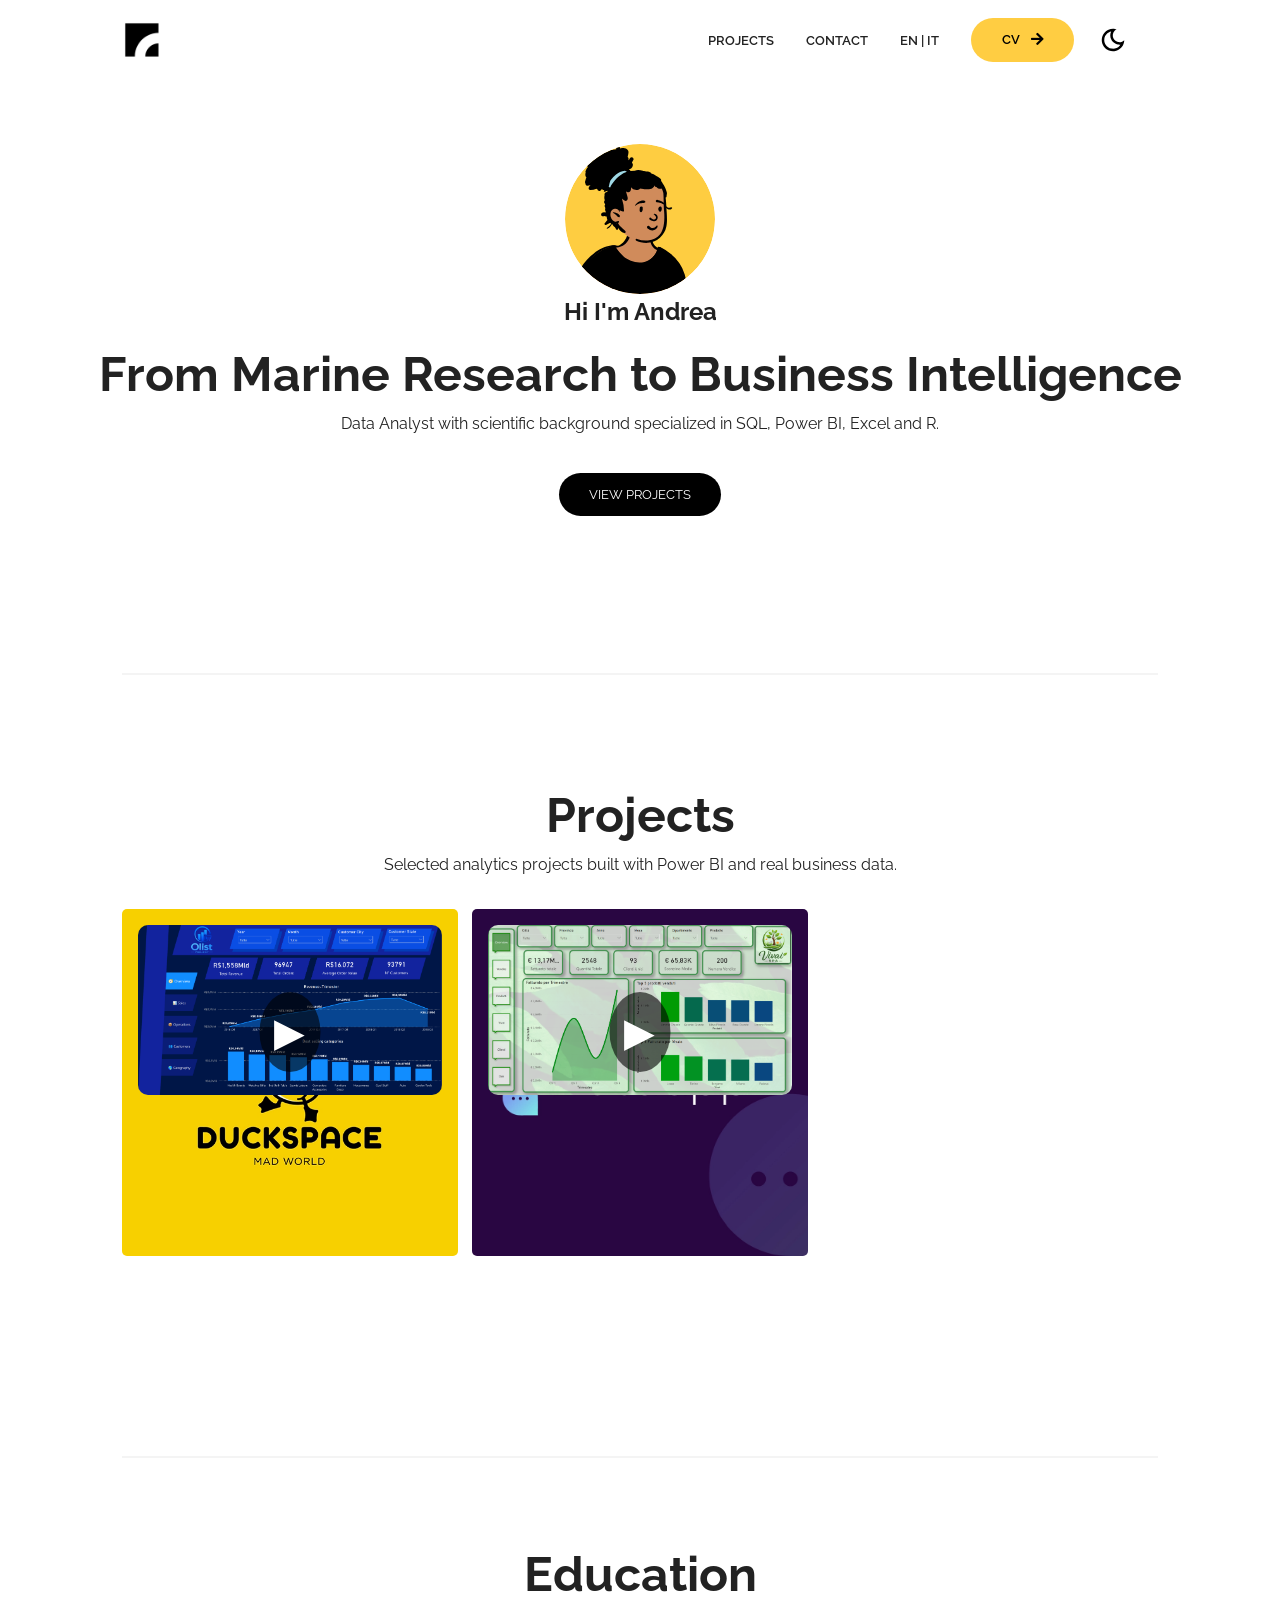
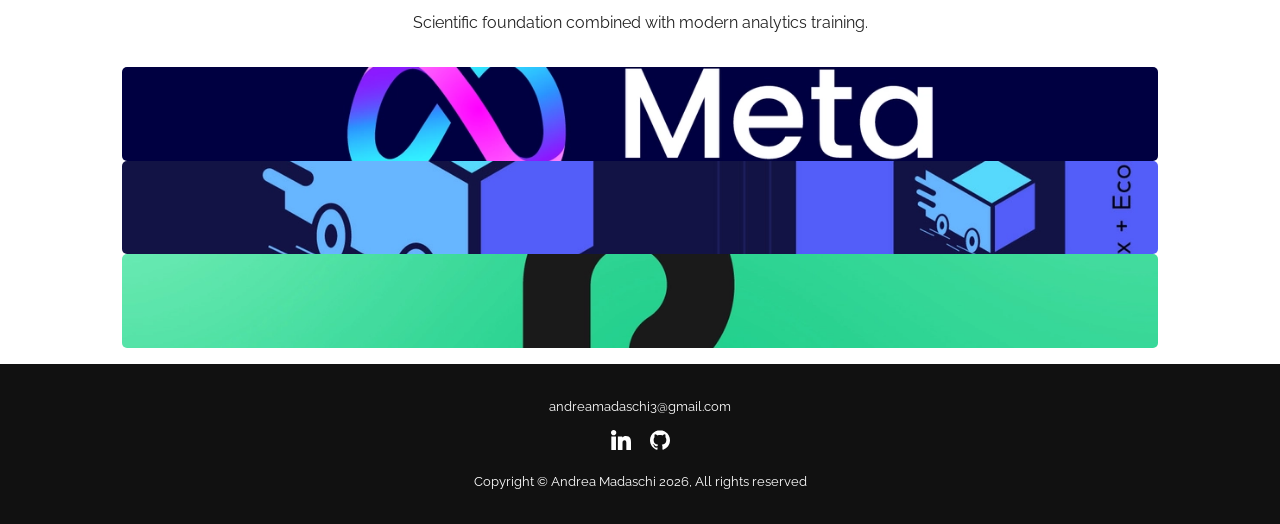
==== index.html @ 19fcf747 "Refactor project section in index.html" ====
<!DOCTYPE html>
<html lang="en">
  <head>
    <meta charset="UTF-8" />
    <meta http-equiv="X-UA-Compatible" content="IE=edge" />
    <meta name="viewport" content="width=device-width, initial-scale=1.0" />
    <!-- Primary Meta Tags -->
    <title>Andrea Madaschi | Data Analyst</title>
    <meta name="title" content="Portfolio Template - Open source" />
    <meta
      name="description"
      content="Build or customize your portfolio website using this super easy template. Free to use if you are a member of the community or a contributor to this project"
    />

    <!-- Open Graph / Facebook -->
    <meta property="og:type" content="website" />
    <meta
      property="og:url"
      content="https://github.com/CommunityPro/portfolio-html"
    />
    <meta property="og:title" content="Portfolio Template - Open source" />
    <meta
      property="og:description"
      content="Build or customize your portfolio website using this super easy template. Free to use if you are a member of the community or a contributor to this project"
    />
    <meta
      property="og:image"
      content="https://user-images.githubusercontent.com/62628408/150613011-b78a7f5a-0af1-4312-aab0-0022e7258693.png"
    />

    <!-- Twitter -->
    <meta property="twitter:card" content="summary_large_image" />
    <meta
      property="twitter:url"
      content="https://github.com/CommunityPro/portfolio-html"
    />
    <meta property="twitter:title" content="Portfolio Template - Open source" />
    <meta
      property="twitter:description"
      content="Build or customize your portfolio website using this super easy template. Free to use if you are a member of the community or a contributor to this project"
    />
    <meta
      property="twitter:image"
      content="https://user-images.githubusercontent.com/62628408/150613011-b78a7f5a-0af1-4312-aab0-0022e7258693.png"
    />

    <!-- Link -->
    <link
      rel="apple-touch-icon"
      sizes="180x180"
      href="assets/favicon/apple-touch-icon.png"
    />
    <link
      rel="icon"
      type="image/png"
      sizes="16x16"
      href="/assets/favicon/favicon-16x16.png"
    />
    <link
      rel="icon"
      type="image/png"
      sizes="32x32"
      href="assets/favicon/favicon-32x32.png"
    />
    <link
      rel="icon"
      type="image/png"
      sizes="192x192"
      href="assets/favicon/android-chrome-192x192.png"
    />
    <link
      rel="icon"
      type="image/png"
      sizes="512x512"
      href="assets/favicon/android-chrome-512x512.png"
    />
    <link rel="icon" type="image/x-icon" href="assets/favicon/favicon.ico" />
    <link rel="manifest" href="assets/favicon/site.webmanifest" />
    <link
      rel="stylesheet"
      href="https://use.fontawesome.com/releases/v5.15.4/css/all.css"
      integrity="sha384-DyZ88mC6Up2uqS4h/KRgHuoeGwBcD4Ng9SiP4dIRy0EXTlnuz47vAwmeGwVChigm"
      crossorigin="anonymous"
    />
    <link rel="stylesheet" href="css/style.css" />
    <link rel="stylesheet" href="css/utilities.css" />
  </head>
  <body>
    <header id="hero">
      <!-- Navbar -->
      <nav class="navbar">
        <div class="container">
          <!-- Logo -->
          <h1 id="logo">
            <a href="index.html">
              <img src="./assets/logo.png" alt="Your Logo"
            /></a>
          </h1>
          <!-- Navbar links -->
         <ul class="nav-menu">
  <li><a class="nav-link" href="#projects">PROJECTS</a></li>
  <li><a class="nav-link" href="#footer">CONTACT</a></li>
  <li><a class="nav-link" href="index-it.html">EN | IT</a></li>

  <li>
    <a
      class="nav-link btn btn-primary"
      href="assets/Andrea_Madaschi_CV.pdf"
      target="_blank"
    >
      CV <i class="fas fa-arrow-right"></i>
    </a>
  </li>

  <div class="theme-switch">
    <input type="checkbox" id="switch" />
    <label class="toggle-icons" for="switch">
      <img class="moon" src="assets/moon.svg" />
      <img class="sun" src="assets/sun.svg" />
    </label>
  </div>
</ul>

            <!-- Hamburger menu -->
          <div class="hamburger">
            <span class="bar"></span>
            <span class="bar"></span>
            <span class="bar"></span>
          </div>
        </div>
      </nav>

      <section class="header-container">
        <img
          class="profile-image"
          src="assets/profile-image.svg"
          alt=""
        />
        <h1>Hi I'm Andrea</h1>

        <div class="content-text">
          <h2>From Marine Research to Business Intelligence</h2>

          <p>
           Data Analyst with scientific background specialized in SQL, Power BI, Excel and R.
          </p>
        </div>
        <a
          href="#projects"
          class="btn btn-secondary"
          target="_blank"
          >View Projects</a
        >
      </section>
    </header>

<!-- Projects -->
<section id="projects" class="project-container container">
  <div class="division"></div>

  <div class="content-text">
    <h2>Projects</h2>
    <p>Selected analytics projects built with Power BI and real business data.</p>
  </div>

  <article class="project">

    <!-- OLIST -->
    <div class="card">

      <div class="project-video-container">
        <a href="https://youtu.be/j1pNH0o4j5Q?si=rSHqO4kzxoZIk-vW" target="_blank">
          <img src="assets/olist.png" alt="Olist Dashboard" class="project-img" />
          <div class="play-button">▶</div>
        </a>
      </div>

      <div class="project-info">
        <div class="project-bio">
          <h3>Olist Marketplace Dashboard</h3>
          <p>
            End-to-end e-commerce analysis with data modeling, KPI tracking and
            interactive dashboards focused on sales, customers and logistics performance.
          </p>
        </div>

        <div class="project-link">
          <a href="assets/Olist_Project.pdf" target="_blank">
            <i class="fas fa-file-pdf"></i>
          </a>

          <a href="https://github.com/Scorchwave" target="_blank">
            <i class="fab fa-github"></i>
          </a>
        </div>
      </div>

    </div>

    <!-- VIVAI -->
    <div class="card">

      <div class="project-video-container">
        <a href="https://www.youtube.com/watch?v=VIDEO_ID_VIVAI" target="_blank">
          <img src="assets/vivai.png" alt="Vivai Dashboard" class="project-img" />
          <div class="play-button">▶</div>
        </a>
      </div>

      <div class="project-info">
        <div class="project-bio">
          <h3>Vivai Sales Dashboard</h3>
          <p>
            Business performance dashboard analyzing sales trends, product performance
            and customer behavior for retail optimization.
          </p>
        </div>

        <div class="project-link">
          <a href="assets/Vivai_Project.pdf" target="_blank">
            <i class="fas fa-file-pdf"></i>
          </a>

          <a href="https://github.com/Scorchwave" target="_blank">
            <i class="fab fa-github"></i>
          </a>
        </div>
      </div>

    </div>

  </article>
</section>

      <section id="education" class="container">
  <div class="division"></div>

  <div class="content-text">
    <h2>Education</h2>
    <p>Scientific foundation combined with modern analytics training.</p>
  </div>

  <div class="card">
    <div class="project-info">
      <div class="project-bio">
        <h3>Master Degree in Marine Science</h3>
        <p>University of Milano-Bicocca</p>
        <p>
          Strong quantitative and scientific background focused on data analysis,
          research methodology and interpretation of complex systems.
        </p>
      </div>
    </div>
  </div>

  <div class="card">
    <div class="project-info">
      <div class="project-bio">
        <h3>Google Data Analytics Certificate</h3>
        <p>Coursera / Google</p>
        <p>
          Training in spreadsheets, SQL, data cleaning, visualization and business analytics workflows.
        </p>
      </div>
    </div>
  </div>

  <div class="card">
    <div class="project-info">
      <div class="project-bio">
        <h3>Power BI Data Analyst Training</h3>
        <p>AKG, Milan</p>
        <p>
          Practical training in dashboard development, data modeling, DAX measures and KPI reporting.
        </p>
      </div>
    </div>
  </div>
</section>
    

    <footer id="footer">
      <div class="container">
        <a href="mailto:andreamadaschi3@gmail.com">andreamadaschi3@gmail.com</a>
        <!-- Social links -->
        <div class="social">
        <a href="https://www.linkedin.com/in/andrea-madaschi-1b0201245/" target="_blank">
        <img src="./assets/linkedin-icon.svg" alt="LinkedIn" />
      </a>

  <a href="https://github.com/Scorchwave" target="_blank">
    <img src="./assets/github-icon.svg" alt="GitHub" />
  </a>
</div>
        
        <p>Copyright &copy; Andrea Madaschi <span id="datee"></span>, All rights reserved</p>
      </div>
    </footer>
    <script src="js/script.js"></script>
  </body>
</html>
---- css/style.css ----
/* This is the required project styling. Will contain essential CSS styles like:
   * Flex property
   * Grid layout
   * Cards and sections
*/

@import url(https://fonts.googleapis.com/css?family=Raleway:100,200,300,regular,500,600,700,800,900,100italic,200italic,300italic,italic,500italic,600italic,700italic,800italic,900italic);

/* variables */
:root {
  /* Colors */
  --primary-color: #ffcd42;
  --secondary-color: #ffd35c;
  --bg-primary: #ffffff;
  --text-color: #222222;
  --text-color-two: #ffffff;
  --bg-secondary: #000000;
  --card-background: #f4f4f4;
  --bg-secondary-two: #111111;

  --shadow: 0 10px 40px rgba(0, 0, 0, 0.2);

  /* Font Weight */
  --weight-small: 400;
  --weight-semibold: 600;
  --weight-bold: 800;

  /* Max width */
  --width-small: 600px;
  --width-medium: 1100px;
  --width-large: 1300px;
}

[data-theme="dark"] {
  --primary-color: #ffcd42;
  --secondary-color: #ffd35c;
  --bg-primary: #000000;
  --text-color: #ffffff;
  --text-color-two: #222222;
  --bg-secondary: #ffffff;
  --card-background: #111111;
  --bg-secondary-two: #f4f4f4;
  --shadow: 0 2px 10px rgba(95, 95, 95, 0.2);
}

html {
  font-size: 100%;
  scroll-behavior: smooth;
}

/* Reset default styling */
* {
  margin: 0;
  padding: 0;
  box-sizing: border-box;
}

ul {
  list-style: none;
}

a {
  text-decoration: none;
  color: var(--text-color);
}

/* Main styling */
body {
  background: var(--bg-primary);
  color: var(--text-color);
  font-family: "Raleway", sans-serif;
  line-height: 1.5;
}

/* Navbar */
.navbar {
  position: fixed;
  top: 0;
  left: 0;
  right: 0;
  z-index: 20;
  background: var(--bg-primary);
}

.navbar .container {
  display: flex;
  align-items: center;
  justify-content: space-between;
  z-index: 20;
  height: 80px;
  width: 100%;
}

.navbar .nav-menu {
  display: flex;
  align-items: center;
  background: var(--bg-primary);
}

.navbar .nav-link {
  margin: 0 1rem;
  font-size: 0.8rem;
  font-weight: var(--weight-semibold);
}

.navbar #logo img {
  display: block;
  width: 40px;
}

.navbar .btn {
  margin-right: 1.5rem;
}

.fas.fa-arrow-right {
  margin-left: 0.5rem;
  font-size: 0.9rem;
}

/* hamburger */
.hamburger {
  margin-bottom: 0.1rem;
  display: none;
}

.bar {
  display: block;
  width: 23px;
  height: 3px;
  margin: 4px auto;
  transition: all 0.3s ease-in-out;
  border-radius: 30px;
  background-color: var(--bg-secondary);
}

/* Hero section */
#hero {
  display: flex;
  flex-direction: column;
  height: 100%;
}

.profile-image {
  width: 150px;
  border-radius: 50%;
  animation: bounce 1s infinite alternate;
}

@keyframes bounce {
  from {
    transform: translateY(0px);
  }

  to {
    transform: translateY(-10px);
  }
}

.division {
  width: 100%;
  height: 2px;
  background-color: var(--card-background);
  margin: 5.5rem 0;
}
/* Projects */
#projects {
  display: flex;
  flex-direction: column;
  margin: 2rem auto 5rem;
}

#projects .btn {
  align-self: center;
  margin: 2rem 0;
}

.project {
  display: grid;
  grid-template-columns: repeat(3, 1fr);
  grid-auto-rows: minmax(250px, auto);
  grid-gap: 0.9rem;
}

.card .project-bio p {
  font-size: 0.83rem;
}

.card .project-bio h3 {
  font-size: 0.9rem;
}

.project-info {
  display: flex;
  justify-content: space-between;
  opacity: 0;
  position: relative;
  transition: 0.5s ease-in-out;
}

.project-bio {
  display: flex;
  flex-direction: column;
  justify-content: flex-end;
  position: relative;
  top: 160px;
  left: 10px;
}

/* Footer */
#footer {
  background: #111111;
}

#footer .container {
  display: flex;
  flex-direction: column;
  align-items: center;
  justify-content: center;
  color: #ffffff;
  min-height: 160px;
  text-align: center;
}

#footer a {
  font-size: 0.8rem;
  color: #fff;
}

#footer a:hover {
  opacity: 0.6;
}

#footer .social {
  margin: 0.9rem 0;
}

#footer .social img {
  width: 20px;
  height: 20px;
}

#footer .social a {
  margin: 0 0.5rem;
}

#footer p {
  font-size: 0.8rem;
}

/* Responsiveness */

@media (max-width: 1000px) {
  .project {
    display: grid;
    grid-template-columns: repeat(2, 1fr);
  }
}

@media (max-width: 768px) {
}

@media (max-width: 670px) {
  .navbar .nav-menu {
    position: fixed;
    right: -100vw;
    top: 4.5rem;
    flex-direction: column;
    width: calc(80% - 10px);
    transition: 0.3s;
    box-shadow: var(--shadow);
    padding: 2rem;
    border-radius: 5px;
    align-items: flex-start;
  }

  .navbar .btn {
    margin: 0;
    margin-top: 1rem;
  }

  .nav-menu.active {
    right: 20px;
  }

  .nav-menu .nav-link {
    font-size: 0.9rem;
    margin: 0 0.2rem;
  }

  .nav-menu li {
    margin-bottom: 0.5rem;
    width: 100%;
  }

  .nav-menu .btn {
    width: 100%;
    text-align: center;
    margin-top: 0.5rem;
  }

  .hamburger {
    display: block;
    cursor: pointer;
    padding: 0.2rem 0.4rem;
  }

  .hamburger.active {
    border: 1px dotted gray;
  }

  .hamburger.active .bar:nth-child(2) {
    opacity: 0;
  }

  .hamburger.active .bar:nth-child(1) {
    transform: translateY(6px) rotate(45deg);
  }

  .hamburger.active .bar:nth-child(3) {
    transform: translateY(-8px) rotate(-45deg);
  }
}

@media (max-width: 600px) {
  .project {
    display: grid;
    grid-template-columns: 1fr;
  }

  .header-container .btn {
    border-radius: 5px;
    width: 80%;
  }
}
.project-img {
  width: 100%;
  border-radius: 10px;
  margin-bottom: 10px;
}

.project-video-container {
  position: relative;
}

.project-img {
  width: 100%;
  border-radius: 10px;
  margin-bottom: 10px;
}

.play-button {
  position: absolute;
  top: 50%;
  left: 50%;
  transform: translate(-50%, -50%);
  font-size: 40px;
  color: white;
  background: rgba(0,0,0,0.6);
  border-radius: 50%;
  padding: 10px 15px;
}
---- css/utilities.css ----
/* ?This is where reusable styling of this template will be. 
   !Will contain things like:
   * Button styling
   * Background color styling
   * padding and margin
*/

.container {
  max-width: var(--width-medium);
  margin: 0 auto;
  padding: 1rem 2rem;
}

h1::selection,
h2::selection {
  color: #111;
  background: var(--primary-color);
}

/* Buttons */
.btn {
  display: inline-block;
  padding: 0.75rem 1.9rem;
  border-radius: 30px;
  text-transform: uppercase;
  font-size: 0.82rem;
  transition: 0.3s;
}

.btn-primary {
  background: var(--primary-color);
  color: #000000;
}

.btn-secondary {
  margin: 5px 0;
  background-color: var(--bg-secondary);
  color: var(--bg-primary);
}

/* add hover to resume button */
.btn-primary:hover {
  background: var(--secondary-color);
}

/* Dark mode toggle */
#switch {
  display: none;
}

.toggle-icons {
  display: flex;
  justify-content: space-between;
  align-items: center;
  cursor: pointer;
}

.toggle-icons > img {
  transition: 0.6s cubic-bezier(0.23, 1, 0.32, 1);
  width: 30px;
}

.moon {
  transform: rotate(10deg);
}

#switch:checked + .toggle-icons .moon {
  transform: rotate(250deg);
}

#switch:checked + .toggle-icons .sun {
  transform: rotate(100deg);
}

/* Header Container */
.header-container {
  display: flex;
  flex-direction: column;
  align-items: center;
  justify-content: center;
  margin-top: 8rem;
  padding: 1rem;
}

.header-container > div {
  margin-top: 1rem;
}

.content-text {
  text-align: center;
  margin: 1.5rem 0;
}

.content-text h2 {
  font-size: 3rem;
  line-height: 1.2;
  transition: 0.2s ease-in-out;
}

.content-text p {
  padding: 0.5rem;
  margin: 0 auto;
  max-width: 700px;
}

/* Project cards */
.card {
  padding: 1rem;
  background: var(--card-background);
  color: #ffffff;
  border-radius: 5px;
  transition: 0.4s ease-in-out;
  cursor: pointer;
}

.card a {
  color: #ffffff;
  transition: 0.25s ease-in-out;
  font-size: 1.1rem;
  margin-right: 0.3rem;
}

.card a:hover {
  color: var(--primary-color);
}

.card:hover {
  box-shadow: inset 0 100px 1000px 10px rgba(0, 0, 0, 0.8);
}

.card:hover .project-info {
  opacity: 1;
}

/* Project Images */

/* project 1 */
.card:nth-child(1) {
  background: url(../assets/project/project-one.png) center center/cover;
}

/* Project 2 */
.card:nth-child(2) {
  background: url(../assets/project/project-two.png) center center/cover;
}

/* Project 3 */
.card:nth-child(3) {
  background: url(../assets/project/project-three.png) center center/cover;
}

/* Project 4 */
.card:nth-child(4) {
  background: url(../assets/project/project-four.png) center center/cover;
}

/* Project 5 */
.card:nth-child(5) {
  background: url(../assets/project/project-five.png) center center/cover;
}

/* Project 6 */
.card:nth-child(6) {
  background: url(../assets/project/project-six.png) center center/cover;
}

/* Media Queries */
@media (max-width: 768px) {
  .header-container {
    margin-top: 7rem;
    text-align: center;
  }

  .content-text h2 {
    font-size: 2.5rem;
  }
}
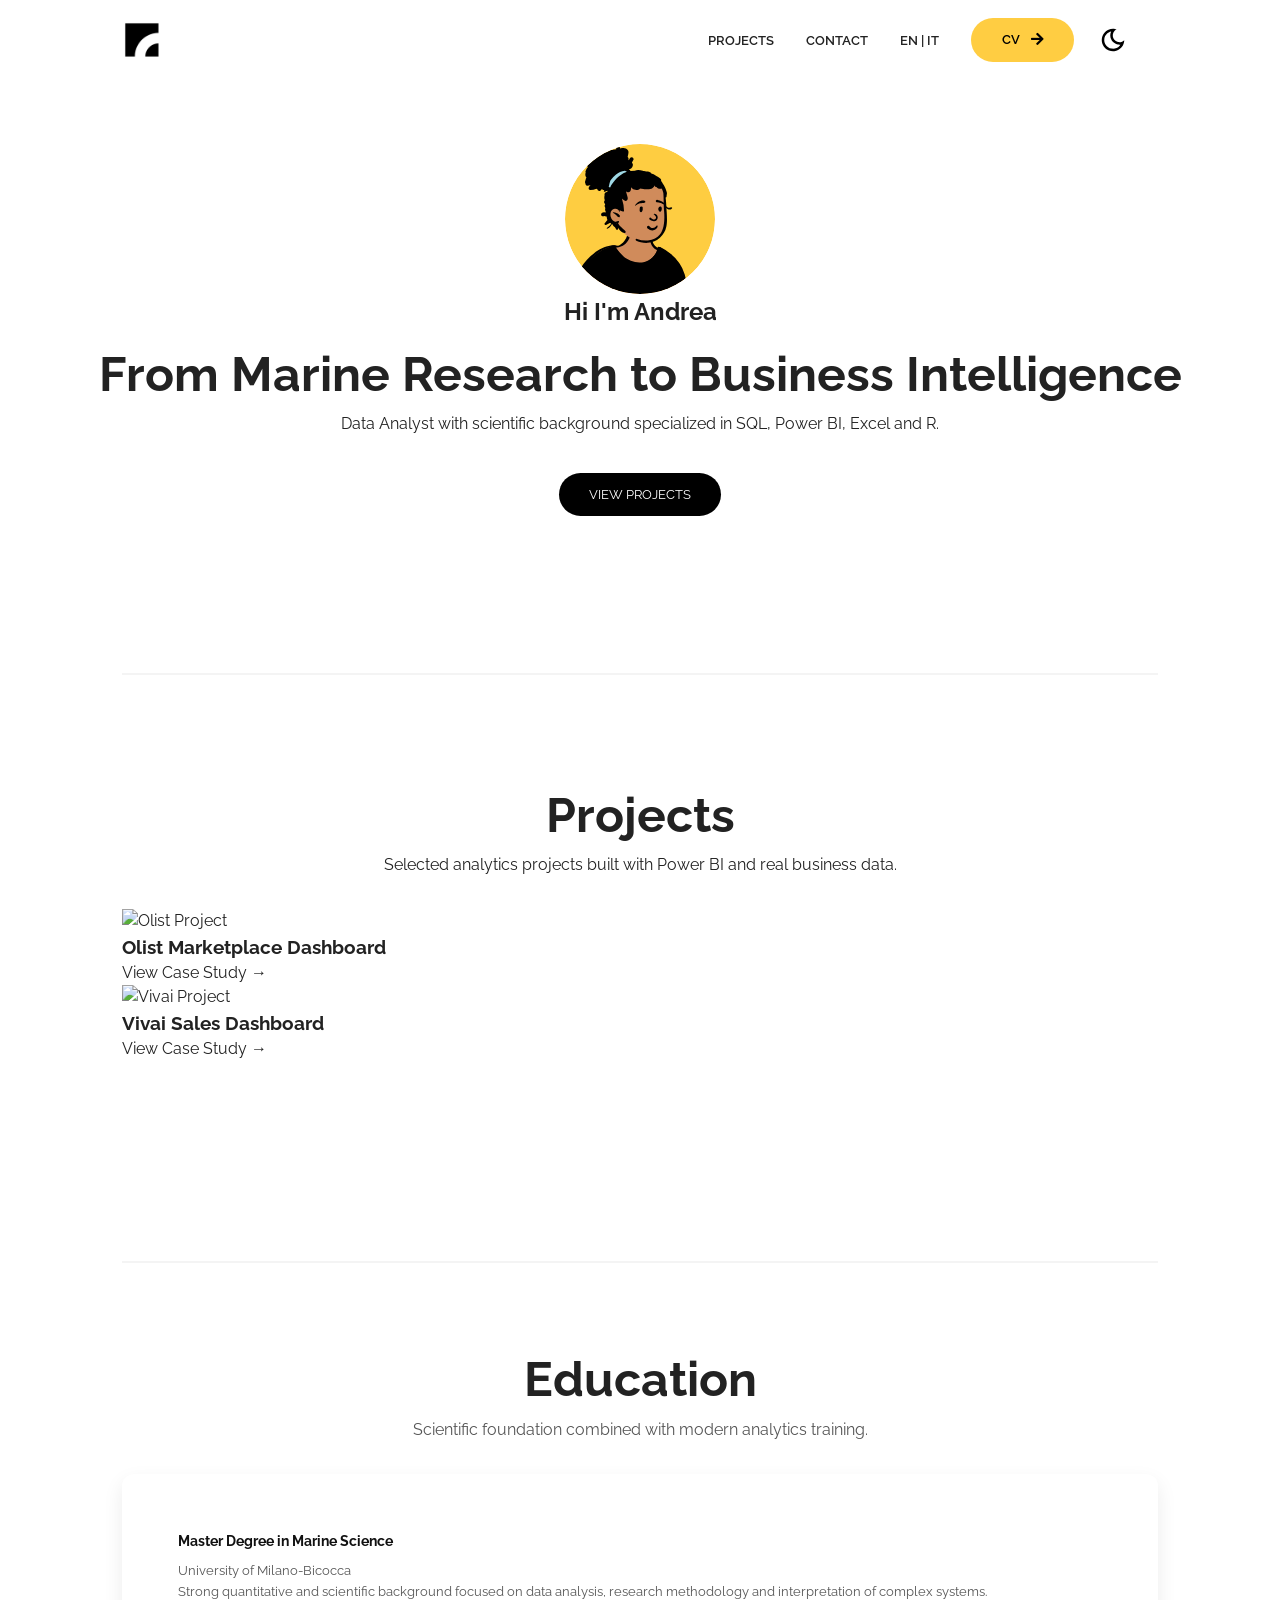
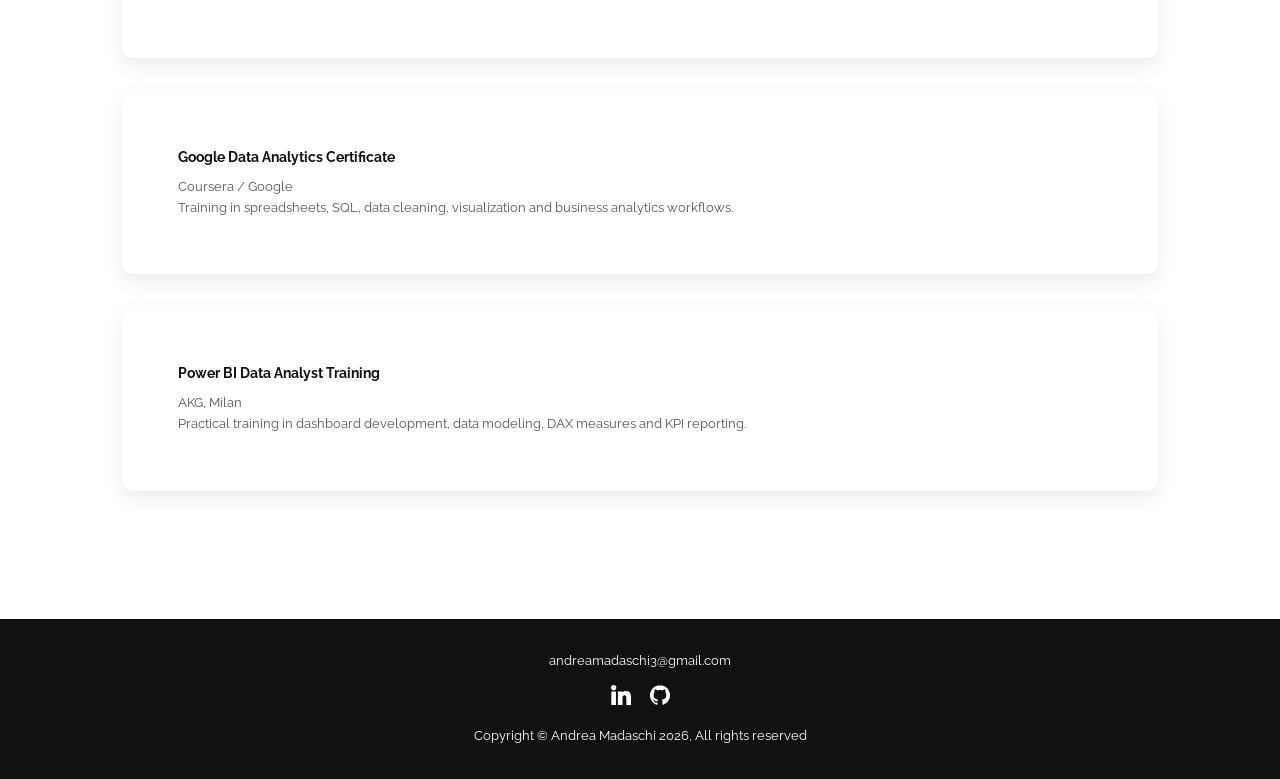
==== commit a840458e: "Remove Olist and Vivai project details from index.html Removed Olist and Vivai project sections, inc" ====
--- a/index.html
+++ b/index.html
@@ -154,7 +154,6 @@
       </section>
     </header>
 
-<!-- Projects -->
 <section id="projects" class="project-container container">
   <div class="division"></div>
 
@@ -163,73 +162,21 @@
     <p>Selected analytics projects built with Power BI and real business data.</p>
   </div>
 
-  <article class="project">
-
-    <!-- OLIST -->
-    <div class="card">
-
-      <div class="project-video-container">
-        <a href="https://youtu.be/j1pNH0o4j5Q?si=rSHqO4kzxoZIk-vW" target="_blank">
-          <img src="assets/olist.png" alt="Olist Dashboard" class="project-img" />
-          <div class="play-button">▶</div>
-        </a>
-      </div>
-
-      <div class="project-info">
-        <div class="project-bio">
-          <h3>Olist Marketplace Dashboard</h3>
-          <p>
-            End-to-end e-commerce analysis with data modeling, KPI tracking and
-            interactive dashboards focused on sales, customers and logistics performance.
-          </p>
-        </div>
-
-        <div class="project-link">
-          <a href="assets/Olist_Project.pdf" target="_blank">
-            <i class="fas fa-file-pdf"></i>
-          </a>
-
-          <a href="https://github.com/Scorchwave" target="_blank">
-            <i class="fab fa-github"></i>
-          </a>
-        </div>
-      </div>
-
-    </div>
-
-    <!-- VIVAI -->
-    <div class="card">
-
-      <div class="project-video-container">
-        <a href="https://www.youtube.com/watch?v=VIDEO_ID_VIVAI" target="_blank">
-          <img src="assets/vivai.png" alt="Vivai Dashboard" class="project-img" />
-          <div class="play-button">▶</div>
-        </a>
-      </div>
-
-      <div class="project-info">
-        <div class="project-bio">
-          <h3>Vivai Sales Dashboard</h3>
-          <p>
-            Business performance dashboard analyzing sales trends, product performance
-            and customer behavior for retail optimization.
-          </p>
-        </div>
-
-        <div class="project-link">
-          <a href="assets/Vivai_Project.pdf" target="_blank">
-            <i class="fas fa-file-pdf"></i>
-          </a>
-
-          <a href="https://github.com/Scorchwave" target="_blank">
-            <i class="fab fa-github"></i>
-          </a>
-        </div>
-      </div>
-
-    </div>
-
-  </article>
+  <div class="project-grid">
+
+    <a href="olist.html" class="project-card">
+      <img src="assets/olist-logo.png" alt="Olist Project">
+      <h3>Olist Marketplace Dashboard</h3>
+      <p>View Case Study →</p>
+    </a>
+
+    <a href="vivai.html" class="project-card">
+      <img src="assets/vivai-logo.png" alt="Vivai Project">
+      <h3>Vivai Sales Dashboard</h3>
+      <p>View Case Study →</p>
+    </a>
+
+  </div>
 </section>
 
       <section id="education" class="container">
--- a/css/style.css
+++ b/css/style.css
@@ -342,12 +342,6 @@
   position: relative;
 }
 
-.project-img {
-  width: 100%;
-  border-radius: 10px;
-  margin-bottom: 10px;
-}
-
 .play-button {
   position: absolute;
   top: 50%;
@@ -359,3 +353,155 @@
   border-radius: 50%;
   padding: 10px 15px;
 }
+/* EDUCATION SECTION */
+#education {
+  margin-top: 5rem;
+}
+
+#education .card {
+  background: #ffffff;
+  padding: 2rem;
+  margin-bottom: 2rem;
+  border-radius: 12px;
+  box-shadow: 0 8px 20px rgba(0,0,0,0.08);
+}
+
+#education .project-info {
+  opacity: 1;
+  display: block;
+}
+
+#education .project-bio {
+  position: static;
+}
+
+#education h3 {
+  margin-bottom: 0.5rem;
+  color: #111;
+}
+
+#education p {
+  color: #555;
+  line-height: 1.6;
+}
+/* =========================
+   FULL RESET PROJECTS
+========================= */
+
+.project {
+  display: grid;
+  grid-template-columns: repeat(2, 1fr);
+  gap: 2rem;
+}
+
+.card {
+  background: #ffffff !important;
+  border-radius: 14px;
+  overflow: hidden;
+  box-shadow: 0 10px 25px rgba(0,0,0,0.08);
+  padding: 0 !important;
+  min-height: auto !important;
+  background-image: none !important;
+}
+
+.project-info {
+  position: static !important;
+  opacity: 1 !important;
+  display: block !important;
+  padding: 1.5rem;
+}
+
+.project-bio {
+  position: static !important;
+  top: auto !important;
+  left: auto !important;
+}
+
+.project-bio h3 {
+  color: #111 !important;
+  font-size: 1.2rem;
+  margin-bottom: 0.7rem;
+}
+
+.project-bio p {
+  color: #555 !important;
+  font-size: 0.95rem;
+  line-height: 1.6;
+}
+
+.project-link {
+  margin-top: 1rem;
+  display: flex;
+  gap: 1rem;
+}
+
+.project-link a {
+  font-size: 1.3rem;
+  color: #111;
+}
+
+/* VIDEO IMAGE */
+
+.project-video-container {
+  position: relative;
+}
+
+.project-img {
+  width: 100%;
+  display: block;
+}
+
+.play-button {
+  position: absolute;
+  top: 50%;
+  left: 50%;
+  transform: translate(-50%, -50%);
+  font-size: 42px;
+  color: white;
+  background: rgba(0,0,0,0.55);
+  border-radius: 50%;
+  padding: 14px 18px;
+}
+
+/* =========================
+   EDUCATION FIX
+========================= */
+
+#education .card {
+  background: white !important;
+  padding: 2rem !important;
+  margin-bottom: 2rem;
+}
+
+#education .project-info,
+#education .project-bio {
+  position: static !important;
+  opacity: 1 !important;
+}
+
+#education .project-bio h3 {
+  color: #111 !important;
+}
+
+#education .project-bio p {
+  color: #555 !important;
+}
+
+/* =========================
+   FOOTER FIX
+========================= */
+
+#footer {
+  margin-top: 5rem;
+  position: relative;
+}
+
+/* =========================
+   MOBILE
+========================= */
+
+@media (max-width: 900px) {
+  .project {
+    grid-template-columns: 1fr;
+  }
+}
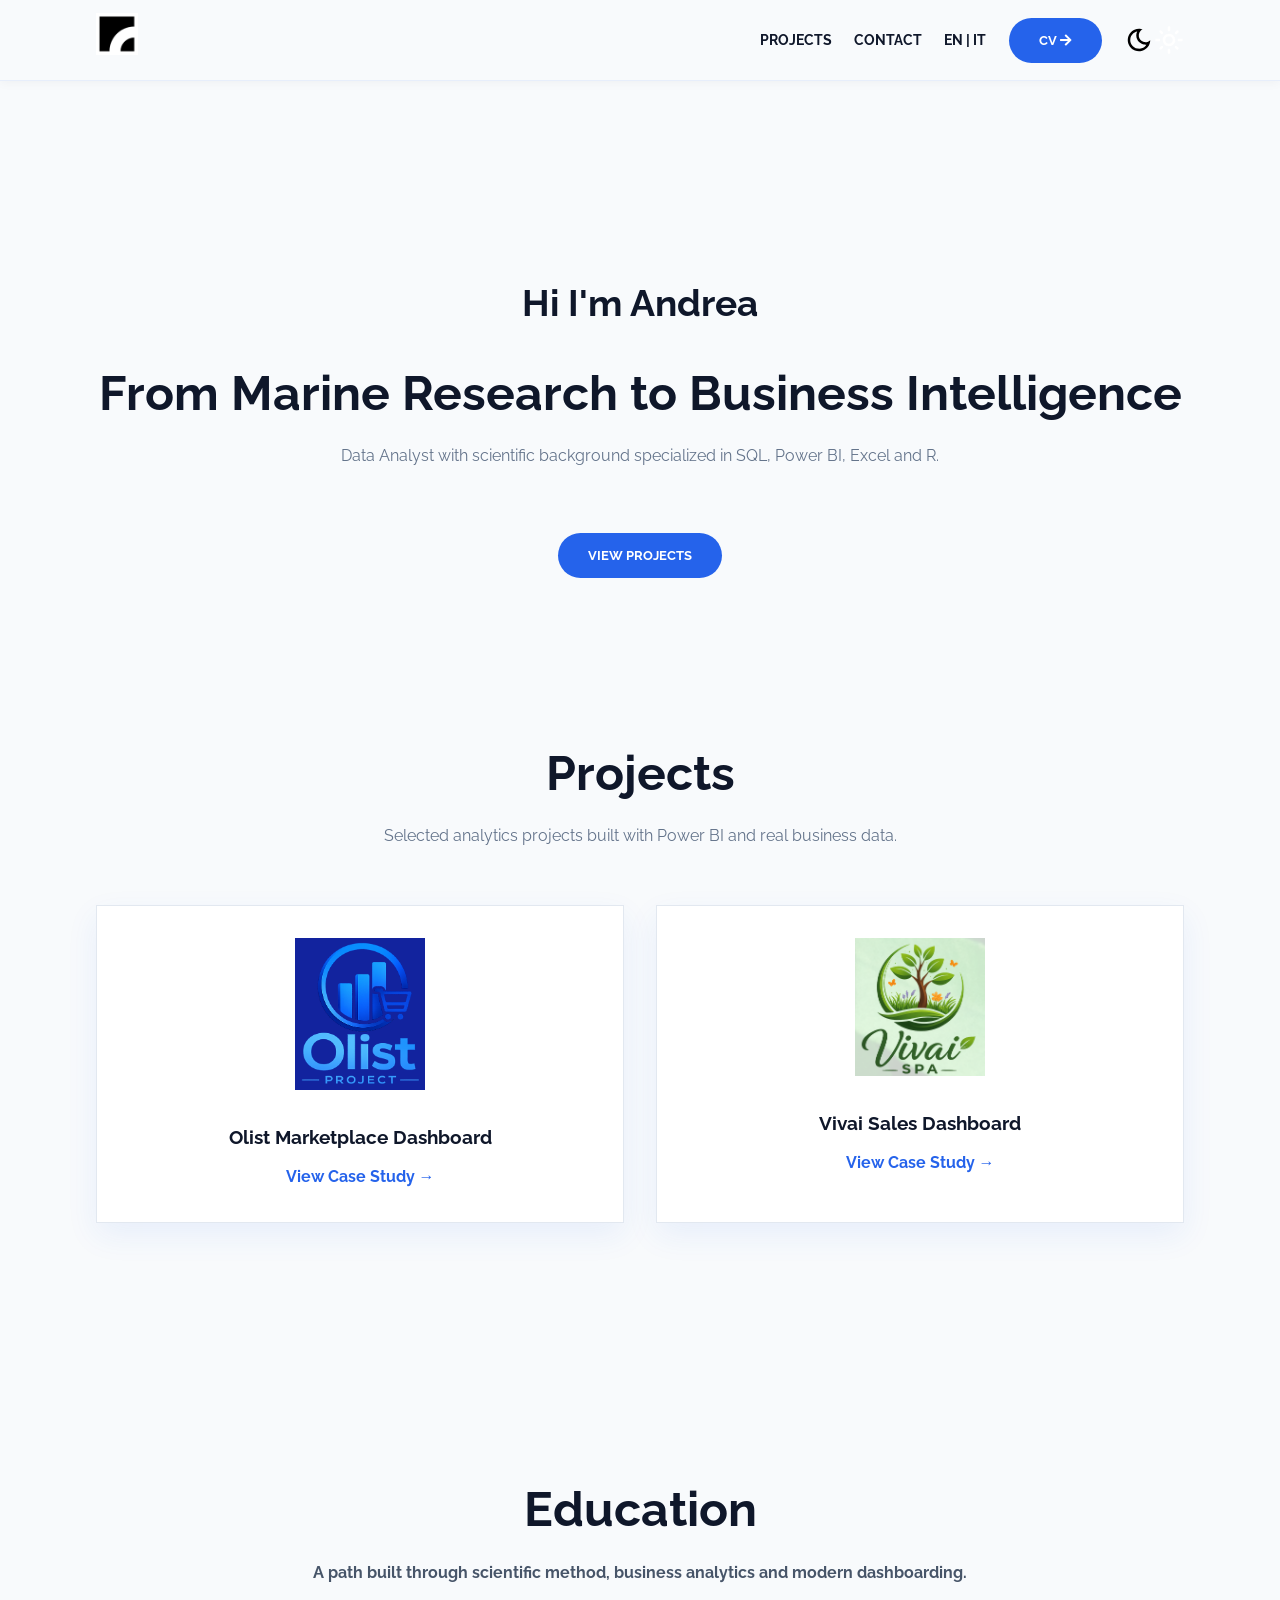
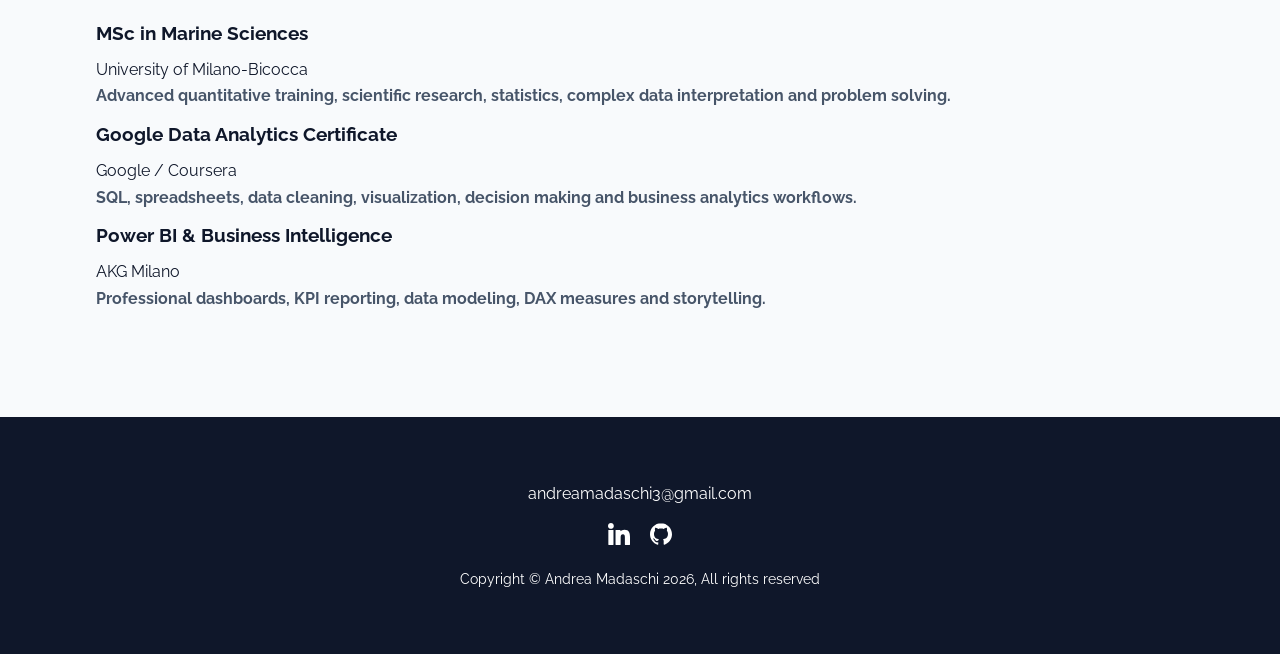
==== commit d6d13557: "Revise education section with updated content" ====
--- a/index.html
+++ b/index.html
@@ -179,50 +179,55 @@
   </div>
 </section>
 
-      <section id="education" class="container">
-  <div class="division"></div>
-
-  <div class="content-text">
-    <h2>Education</h2>
-    <p>Scientific foundation combined with modern analytics training.</p>
-  </div>
-
-  <div class="card">
-    <div class="project-info">
-      <div class="project-bio">
-        <h3>Master Degree in Marine Science</h3>
-        <p>University of Milano-Bicocca</p>
-        <p>
-          Strong quantitative and scientific background focused on data analysis,
-          research methodology and interpretation of complex systems.
-        </p>
-      </div>
-    </div>
-  </div>
-
-  <div class="card">
-    <div class="project-info">
-      <div class="project-bio">
-        <h3>Google Data Analytics Certificate</h3>
-        <p>Coursera / Google</p>
-        <p>
-          Training in spreadsheets, SQL, data cleaning, visualization and business analytics workflows.
-        </p>
-      </div>
-    </div>
-  </div>
-
-  <div class="card">
-    <div class="project-info">
-      <div class="project-bio">
-        <h3>Power BI Data Analyst Training</h3>
-        <p>AKG, Milan</p>
-        <p>
-          Practical training in dashboard development, data modeling, DAX measures and KPI reporting.
-        </p>
-      </div>
-    </div>
-  </div>
+  <section id="education" class="container">
+
+<div class="division"></div>
+
+<div class="content-text">
+<h2>Education</h2>
+<p>A path built through scientific method, business analytics and modern dashboarding.</p>
+</div>
+
+<div class="timeline">
+
+<div class="timeline-item">
+<div class="timeline-dot"></div>
+<div class="timeline-card">
+<h3>MSc in Marine Sciences</h3>
+<span>University of Milano-Bicocca</span>
+<p>
+Advanced quantitative training, scientific research,
+statistics, complex data interpretation and problem solving.
+</p>
+</div>
+</div>
+
+<div class="timeline-item">
+<div class="timeline-dot"></div>
+<div class="timeline-card">
+<h3>Google Data Analytics Certificate</h3>
+<span>Google / Coursera</span>
+<p>
+SQL, spreadsheets, data cleaning, visualization,
+decision making and business analytics workflows.
+</p>
+</div>
+</div>
+
+<div class="timeline-item">
+<div class="timeline-dot"></div>
+<div class="timeline-card">
+<h3>Power BI & Business Intelligence</h3>
+<span>AKG Milano</span>
+<p>
+Professional dashboards, KPI reporting,
+data modeling, DAX measures and storytelling.
+</p>
+</div>
+</div>
+
+</div>
+
 </section>
     
 
--- a/css/style.css
+++ b/css/style.css
@@ -1,507 +1,517 @@
-/* This is the required project styling. Will contain essential CSS styles like:
-   * Flex property
-   * Grid layout
-   * Cards and sections
-*/
-
-@import url(https://fonts.googleapis.com/css?family=Raleway:100,200,300,regular,500,600,700,800,900,100italic,200italic,300italic,italic,500italic,600italic,700italic,800italic,900italic);
-
-/* variables */
-:root {
-  /* Colors */
-  --primary-color: #ffcd42;
-  --secondary-color: #ffd35c;
-  --bg-primary: #ffffff;
-  --text-color: #222222;
-  --text-color-two: #ffffff;
-  --bg-secondary: #000000;
-  --card-background: #f4f4f4;
-  --bg-secondary-two: #111111;
-
-  --shadow: 0 10px 40px rgba(0, 0, 0, 0.2);
-
-  /* Font Weight */
-  --weight-small: 400;
-  --weight-semibold: 600;
-  --weight-bold: 800;
-
-  /* Max width */
-  --width-small: 600px;
-  --width-medium: 1100px;
-  --width-large: 1300px;
-}
-
-[data-theme="dark"] {
-  --primary-color: #ffcd42;
-  --secondary-color: #ffd35c;
-  --bg-primary: #000000;
-  --text-color: #ffffff;
-  --text-color-two: #222222;
-  --bg-secondary: #ffffff;
-  --card-background: #111111;
-  --bg-secondary-two: #f4f4f4;
-  --shadow: 0 2px 10px rgba(95, 95, 95, 0.2);
-}
-
-html {
-  font-size: 100%;
-  scroll-behavior: smooth;
-}
-
-/* Reset default styling */
+/* ==================================================
+   CLEAN PORTFOLIO CSS - Andrea Madaschi
+================================================== */
+
+@import url('https://fonts.googleapis.com/css?family=Raleway:400,500,600,700,800&display=swap');
+
+/* VARIABLES */
+:root{
+--primary-color:#2563eb;
+--secondary-color:#3b82f6;
+--bg-primary:#ffffff;
+--text-color:#0f172a;
+--text-color-two:#ffffff;
+--bg-secondary:#0f172a;
+--card-background:#f8fafc;
+--bg-secondary-two:#e2e8f0;
+}
+
+[data-theme="dark"]{
+--primary-color:#3b82f6;
+--secondary-color:#60a5fa;
+--bg-primary:#0f172a;
+--text-color:#ffffff;
+--text-color-two:#0f172a;
+--bg-secondary:#ffffff;
+--card-background:#1e293b;
+--bg-secondary-two:#334155;
+}
+/* RESET */
 * {
   margin: 0;
   padding: 0;
   box-sizing: border-box;
 }
 
-ul {
-  list-style: none;
-}
-
-a {
-  text-decoration: none;
-  color: var(--text-color);
-}
-
-/* Main styling */
+html {
+  scroll-behavior: smooth;
+}
+
 body {
   background: var(--bg-primary);
   color: var(--text-color);
   font-family: "Raleway", sans-serif;
-  line-height: 1.5;
-}
-
-/* Navbar */
+  line-height: 1.6;
+}
+
+a {
+  text-decoration: none;
+  color: inherit;
+}
+
+ul {
+  list-style: none;
+}
+
+/* CONTAINER */
+.container {
+  width: 90%;
+  max-width: 1150px;
+  margin: auto;
+}
+
+.division {
+  width: 100%;
+  height: 2px;
+  background: var(--border-light);
+  margin: 5rem 0 3rem;
+}
+
+/* ==================================================
+   NAVBAR
+================================================== */
+
 .navbar {
   position: fixed;
   top: 0;
-  left: 0;
-  right: 0;
-  z-index: 20;
+  width: 100%;
   background: var(--bg-primary);
+  z-index: 1000;
+  box-shadow: 0 2px 10px rgba(0,0,0,0.04);
 }
 
 .navbar .container {
+  height: 80px;
+  display: flex;
+  justify-content: space-between;
+  align-items: center;
+}
+
+#logo img {
+  width: 42px;
+}
+
+.nav-menu {
   display: flex;
   align-items: center;
-  justify-content: space-between;
-  z-index: 20;
-  height: 80px;
-  width: 100%;
-}
-
-.navbar .nav-menu {
-  display: flex;
-  align-items: center;
-  background: var(--bg-primary);
-}
-
-.navbar .nav-link {
-  margin: 0 1rem;
-  font-size: 0.8rem;
-  font-weight: var(--weight-semibold);
-}
-
-.navbar #logo img {
-  display: block;
-  width: 40px;
-}
-
-.navbar .btn {
-  margin-right: 1.5rem;
-}
-
-.fas.fa-arrow-right {
-  margin-left: 0.5rem;
-  font-size: 0.9rem;
-}
-
-/* hamburger */
-.hamburger {
-  margin-bottom: 0.1rem;
-  display: none;
-}
-
-.bar {
-  display: block;
-  width: 23px;
-  height: 3px;
-  margin: 4px auto;
-  transition: all 0.3s ease-in-out;
-  border-radius: 30px;
-  background-color: var(--bg-secondary);
-}
-
-/* Hero section */
+  gap: 1.4rem;
+}
+
+.nav-link {
+  font-size: 0.85rem;
+  font-weight: 700;
+}
+
+.btn {
+  background: var(--primary-color);
+  padding: 0.7rem 1.2rem;
+  border-radius: 8px;
+  font-weight: 700;
+  transition: var(--transition);
+}
+
+.btn:hover {
+  transform: translateY(-2px);
+}
+
+/* ==================================================
+   HERO
+================================================== */
+
 #hero {
-  display: flex;
-  flex-direction: column;
-  height: 100%;
+  padding-top: 130px;
+}
+
+.header-container {
+  text-align: center;
+  padding: 3rem 0 5rem;
 }
 
 .profile-image {
-  width: 150px;
+  width: 320px;
+  max-width: 100%;
   border-radius: 50%;
   animation: bounce 1s infinite alternate;
 }
 
-@keyframes bounce {
-  from {
-    transform: translateY(0px);
-  }
-
-  to {
-    transform: translateY(-10px);
-  }
-}
-
-.division {
-  width: 100%;
-  height: 2px;
-  background-color: var(--card-background);
-  margin: 5.5rem 0;
-}
-/* Projects */
+.header-container h1 {
+  font-size: 2.3rem;
+  margin-bottom: 1rem;
+}
+
+.header-container h2 {
+  font-size: 1.4rem;
+  margin-bottom: 1rem;
+}
+
+.header-container p {
+  max-width: 650px;
+  margin: auto;
+  color: var(--text-light);
+}
+
+.header-container .btn {
+  display: inline-block;
+  margin-top: 2rem;
+}
+
+/* ==================================================
+   PROJECTS
+================================================== */
+
 #projects {
-  display: flex;
-  flex-direction: column;
-  margin: 2rem auto 5rem;
-}
-
-#projects .btn {
-  align-self: center;
-  margin: 2rem 0;
-}
-
-.project {
-  display: grid;
-  grid-template-columns: repeat(3, 1fr);
-  grid-auto-rows: minmax(250px, auto);
-  grid-gap: 0.9rem;
-}
-
-.card .project-bio p {
-  font-size: 0.83rem;
-}
-
-.card .project-bio h3 {
-  font-size: 0.9rem;
-}
-
-.project-info {
-  display: flex;
-  justify-content: space-between;
-  opacity: 0;
-  position: relative;
-  transition: 0.5s ease-in-out;
-}
-
-.project-bio {
-  display: flex;
-  flex-direction: column;
-  justify-content: flex-end;
-  position: relative;
-  top: 160px;
-  left: 10px;
-}
-
-/* Footer */
-#footer {
-  background: #111111;
-}
-
-#footer .container {
-  display: flex;
-  flex-direction: column;
-  align-items: center;
-  justify-content: center;
-  color: #ffffff;
-  min-height: 160px;
+  margin-bottom: 5rem;
+}
+
+.content-text {
   text-align: center;
 }
 
-#footer a {
-  font-size: 0.8rem;
-  color: #fff;
-}
-
-#footer a:hover {
-  opacity: 0.6;
-}
-
-#footer .social {
-  margin: 0.9rem 0;
-}
-
-#footer .social img {
-  width: 20px;
-  height: 20px;
-}
-
-#footer .social a {
-  margin: 0 0.5rem;
-}
-
-#footer p {
-  font-size: 0.8rem;
-}
-
-/* Responsiveness */
-
-@media (max-width: 1000px) {
-  .project {
-    display: grid;
-    grid-template-columns: repeat(2, 1fr);
-  }
-}
-
-@media (max-width: 768px) {
-}
-
-@media (max-width: 670px) {
-  .navbar .nav-menu {
-    position: fixed;
-    right: -100vw;
-    top: 4.5rem;
-    flex-direction: column;
-    width: calc(80% - 10px);
-    transition: 0.3s;
-    box-shadow: var(--shadow);
-    padding: 2rem;
-    border-radius: 5px;
-    align-items: flex-start;
-  }
-
-  .navbar .btn {
-    margin: 0;
-    margin-top: 1rem;
-  }
-
-  .nav-menu.active {
-    right: 20px;
-  }
-
-  .nav-menu .nav-link {
-    font-size: 0.9rem;
-    margin: 0 0.2rem;
-  }
-
-  .nav-menu li {
-    margin-bottom: 0.5rem;
-    width: 100%;
-  }
-
-  .nav-menu .btn {
-    width: 100%;
-    text-align: center;
-    margin-top: 0.5rem;
-  }
-
-  .hamburger {
-    display: block;
-    cursor: pointer;
-    padding: 0.2rem 0.4rem;
-  }
-
-  .hamburger.active {
-    border: 1px dotted gray;
-  }
-
-  .hamburger.active .bar:nth-child(2) {
-    opacity: 0;
-  }
-
-  .hamburger.active .bar:nth-child(1) {
-    transform: translateY(6px) rotate(45deg);
-  }
-
-  .hamburger.active .bar:nth-child(3) {
-    transform: translateY(-8px) rotate(-45deg);
-  }
-}
-
-@media (max-width: 600px) {
-  .project {
-    display: grid;
-    grid-template-columns: 1fr;
-  }
-
-  .header-container .btn {
-    border-radius: 5px;
-    width: 80%;
-  }
-}
-.project-img {
-  width: 100%;
-  border-radius: 10px;
-  margin-bottom: 10px;
-}
-
-.project-video-container {
-  position: relative;
-}
-
-.play-button {
-  position: absolute;
-  top: 50%;
-  left: 50%;
-  transform: translate(-50%, -50%);
-  font-size: 40px;
-  color: white;
-  background: rgba(0,0,0,0.6);
-  border-radius: 50%;
-  padding: 10px 15px;
-}
-/* EDUCATION SECTION */
-#education {
-  margin-top: 5rem;
-}
-
-#education .card {
-  background: #ffffff;
-  padding: 2rem;
-  margin-bottom: 2rem;
-  border-radius: 12px;
-  box-shadow: 0 8px 20px rgba(0,0,0,0.08);
-}
-
-#education .project-info {
-  opacity: 1;
-  display: block;
-}
-
-#education .project-bio {
-  position: static;
-}
-
-#education h3 {
-  margin-bottom: 0.5rem;
-  color: #111;
-}
-
-#education p {
-  color: #555;
-  line-height: 1.6;
-}
-/* =========================
-   FULL RESET PROJECTS
-========================= */
-
-.project {
+.content-text h2 {
+  font-size: 2rem;
+  margin-bottom: 0.8rem;
+}
+
+.content-text p {
+  color: var(--text-light);
+}
+
+.project-grid {
   display: grid;
   grid-template-columns: repeat(2, 1fr);
   gap: 2rem;
-}
-
-.card {
-  background: #ffffff !important;
-  border-radius: 14px;
-  overflow: hidden;
-  box-shadow: 0 10px 25px rgba(0,0,0,0.08);
-  padding: 0 !important;
-  min-height: auto !important;
-  background-image: none !important;
-}
-
-.project-info {
-  position: static !important;
-  opacity: 1 !important;
-  display: block !important;
-  padding: 1.5rem;
-}
-
-.project-bio {
-  position: static !important;
-  top: auto !important;
-  left: auto !important;
-}
-
-.project-bio h3 {
-  color: #111 !important;
+  margin-top: 3rem;
+}
+
+.project-card {
+  background: var(--card-bg);
+  padding: 2rem;
+  border-radius: var(--radius);
+  box-shadow: var(--shadow);
+  text-align: center;
+  transition: var(--transition);
+}
+
+.project-card:hover {
+  transform: translateY(-8px);
+}
+
+.project-card img {
+  width: 130px;
+  margin-bottom: 1.5rem;
+}
+
+.project-card h3 {
   font-size: 1.2rem;
   margin-bottom: 0.7rem;
 }
 
-.project-bio p {
-  color: #555 !important;
-  font-size: 0.95rem;
-  line-height: 1.6;
-}
-
-.project-link {
+.project-card p {
+  color: var(--text-light);
+  font-weight: 700;
+}
+
+/* ==================================================
+   EDUCATION
+================================================== */
+
+#education {
+  margin-bottom: 5rem;
+}
+
+#education .card {
+  background: var(--card-bg);
+  padding: 2rem;
+  border-radius: var(--radius);
+  box-shadow: var(--shadow);
+  margin-bottom: 2rem;
+}
+
+#education h3 {
+  font-size: 1.15rem;
+  margin-bottom: 0.5rem;
+}
+
+#education p {
+  color: var(--text-light);
+}
+
+/* ==================================================
+   FOOTER
+================================================== */
+
+#footer {
+  background: #111111;
+  padding: 3rem 0;
+}
+
+#footer .container {
+  text-align: center;
+}
+
+#footer a {
+  color: white;
+}
+
+.social {
+  margin: 1rem 0;
+}
+
+.social a {
+  margin: 0 0.5rem;
+}
+
+.social img {
+  width: 22px;
+}
+
+#footer p {
+  color: white;
+  font-size: 0.85rem;
   margin-top: 1rem;
-  display: flex;
-  gap: 1rem;
-}
-
-.project-link a {
-  font-size: 1.3rem;
-  color: #111;
-}
-
-/* VIDEO IMAGE */
-
-.project-video-container {
-  position: relative;
-}
-
-.project-img {
-  width: 100%;
-  display: block;
-}
-
-.play-button {
-  position: absolute;
-  top: 50%;
-  left: 50%;
-  transform: translate(-50%, -50%);
-  font-size: 42px;
-  color: white;
-  background: rgba(0,0,0,0.55);
-  border-radius: 50%;
-  padding: 14px 18px;
-}
-
-/* =========================
-   EDUCATION FIX
-========================= */
-
-#education .card {
-  background: white !important;
-  padding: 2rem !important;
-  margin-bottom: 2rem;
-}
-
-#education .project-info,
-#education .project-bio {
-  position: static !important;
-  opacity: 1 !important;
-}
-
-#education .project-bio h3 {
-  color: #111 !important;
-}
-
-#education .project-bio p {
-  color: #555 !important;
-}
-
-/* =========================
-   FOOTER FIX
-========================= */
-
-#footer {
-  margin-top: 5rem;
-  position: relative;
-}
-
-/* =========================
-   MOBILE
-========================= */
+}
+
+/* ==================================================
+   MOBILE MENU
+================================================== */
+
+.hamburger {
+  display: none;
+  cursor: pointer;
+}
+
+.bar {
+  width: 24px;
+  height: 3px;
+  background: var(--text-color);
+  margin: 4px 0;
+}
+
+/* ==================================================
+   RESPONSIVE
+================================================== */
 
 @media (max-width: 900px) {
-  .project {
+  .project-grid {
     grid-template-columns: 1fr;
   }
 }
+
+@media (max-width: 768px) {
+
+  .nav-menu {
+    position: fixed;
+    top: 80px;
+    right: -100%;
+    flex-direction: column;
+    background: var(--bg-primary);
+    width: 80%;
+    padding: 2rem;
+    transition: var(--transition);
+    box-shadow: var(--shadow);
+  }
+
+  .nav-menu.active {
+    right: 0;
+  }
+
+  .hamburger {
+    display: block;
+  }
+
+  .header-container h1 {
+    font-size: 1.8rem;
+  }
+
+  .header-container h2 {
+    font-size: 1.2rem;
+  }
+}
+/* =====================================
+STEP 1 REBRAND BLUE + EDUCATION PREMIUM
+===================================== */
+
+/* COLORS */
+:root {
+  --primary-color: #2563eb;
+  --secondary-color: #1d4ed8;
+  --bg-primary: #f8fafc;
+  --text-color: #0f172a;
+  --card-background: #ffffff;
+}
+
+/* BODY */
+body {
+  background: #f8fafc;
+  color: #0f172a;
+}
+
+/* NAVBAR */
+.navbar {
+  background: rgba(248,250,252,0.92);
+  backdrop-filter: blur(10px);
+  border-bottom: 1px solid rgba(37,99,235,0.08);
+}
+
+/* BUTTONS */
+.btn-primary {
+  background: #2563eb !important;
+  color: white !important;
+  border-radius: 999px;
+  padding: 0.9rem 1.5rem;
+}
+
+.btn-primary:hover {
+  background: #1d4ed8 !important;
+}
+
+.btn-secondary {
+  background: #2563eb !important;
+  color: white !important;
+  border-radius: 999px;
+}
+
+.btn-secondary:hover {
+  background: #1d4ed8 !important;
+}
+
+/* LINKS */
+a:hover {
+  color: #2563eb;
+}
+
+/* HERO */
+.header-container h1,
+.header-container h2 {
+  color: #0f172a;
+}
+
+.header-container p {
+  color: #475569;
+}
+
+/* PROJECT CARDS */
+#projects .project-card {
+  background: white;
+  border: 1px solid #e2e8f0;
+  box-shadow: 0 12px 30px rgba(37,99,235,0.08);
+}
+
+#projects .project-card:hover {
+  transform: translateY(-8px);
+  box-shadow: 0 18px 35px rgba(37,99,235,0.16);
+}
+
+#projects .project-card p {
+  color: #2563eb;
+}
+
+/* EDUCATION SECTION */
+#education {
+  margin-top: 6rem;
+}
+
+#education .card {
+  background: white;
+  border-radius: 18px;
+  padding: 2rem;
+  margin-bottom: 1.5rem;
+  border-left: 6px solid #2563eb;
+  box-shadow: 0 10px 25px rgba(0,0,0,0.05);
+  transition: 0.3s ease;
+}
+
+#education .card:hover {
+  transform: translateY(-5px);
+}
+
+#education h3 {
+  font-size: 1.2rem;
+  color: #0f172a;
+  margin-bottom: 0.5rem;
+}
+
+#education p:first-of-type {
+  color: #2563eb;
+  font-weight: 700;
+  margin-bottom: 0.6rem;
+}
+
+#education p:last-of-type {
+  color: #475569;
+  line-height: 1.7;
+}
+
+/* SECTION TITLES */
+.content-text h2 {
+  color: #0f172a;
+}
+
+.content-text p {
+  color: #64748b;
+}
+
+/* FOOTER */
+#footer {
+  background: #0f172a;
+}
+
+#footer a,
+#footer p {
+  color: white;
+}
+
+/* DARK MODE IMPROVED */
+[data-theme="dark"] body {
+  background: #020617;
+}
+
+[data-theme="dark"] .navbar {
+  background: rgba(2,6,23,0.92);
+}
+
+[data-theme="dark"] #projects .project-card,
+[data-theme="dark"] #education .card {
+  background: #0f172a;
+  border-color: #1e293b;
+}
+
+[data-theme="dark"] h1,
+[data-theme="dark"] h2,
+[data-theme="dark"] h3,
+[data-theme="dark"] p {
+  color: white;
+}
+#education .card{
+background:white !important;
+color:#0f172a !important;
+}
+
+[data-theme="dark"] #education .card{
+background:#ffffff !important;
+color:#0f172a !important;
+}
+/* ===================================
+FINAL DARK MODE FIX
+=================================== */
+
+[data-theme="dark"] .navbar{
+background:#020617 !important;
+border-bottom:1px solid rgba(255,255,255,0.08);
+}
+
+[data-theme="dark"] .nav-link{
+color:#ffffff !important;
+}
+
+[data-theme="dark"] .nav-link:hover{
+color:#60a5fa !important;
+}
+
+[data-theme="dark"] .hamburger .bar{
+background:#ffffff !important;
+}
+
+[data-theme="dark"] .theme-switch img{
+filter: brightness(0) invert(1);
+}
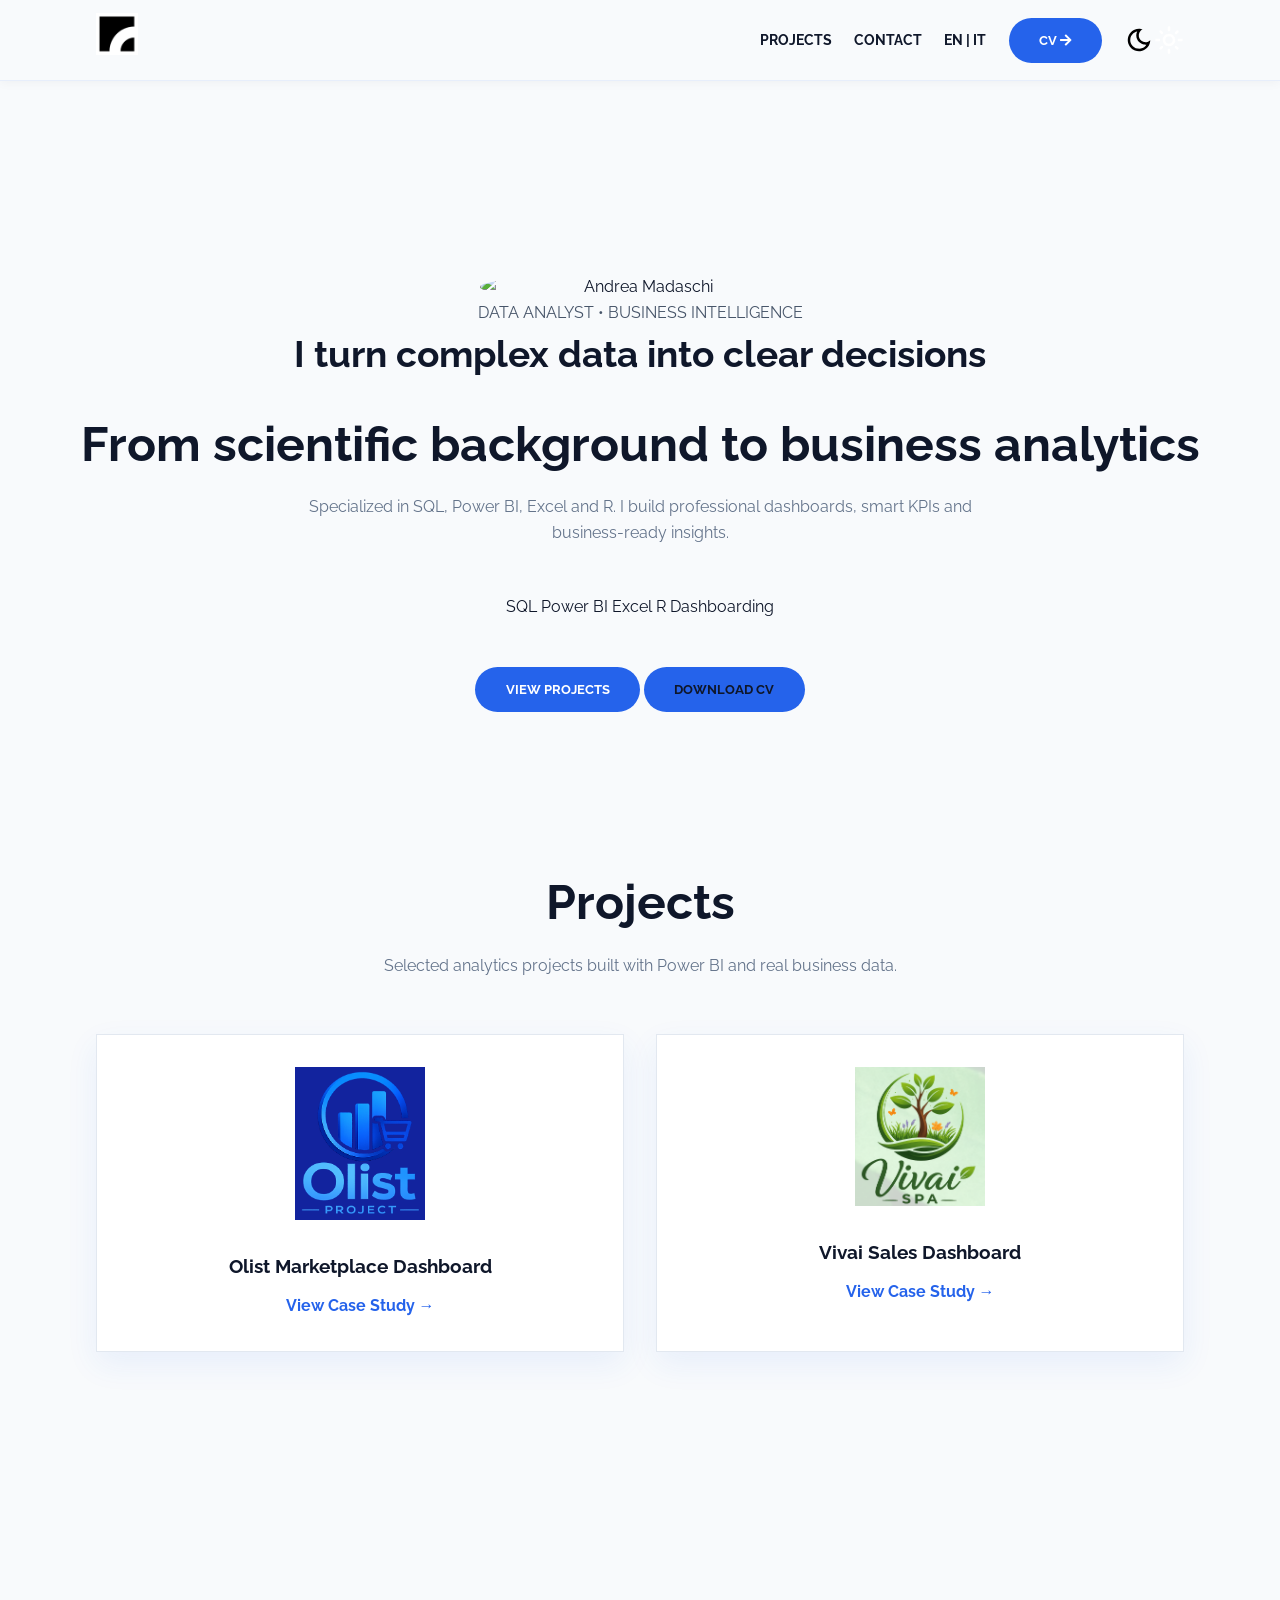
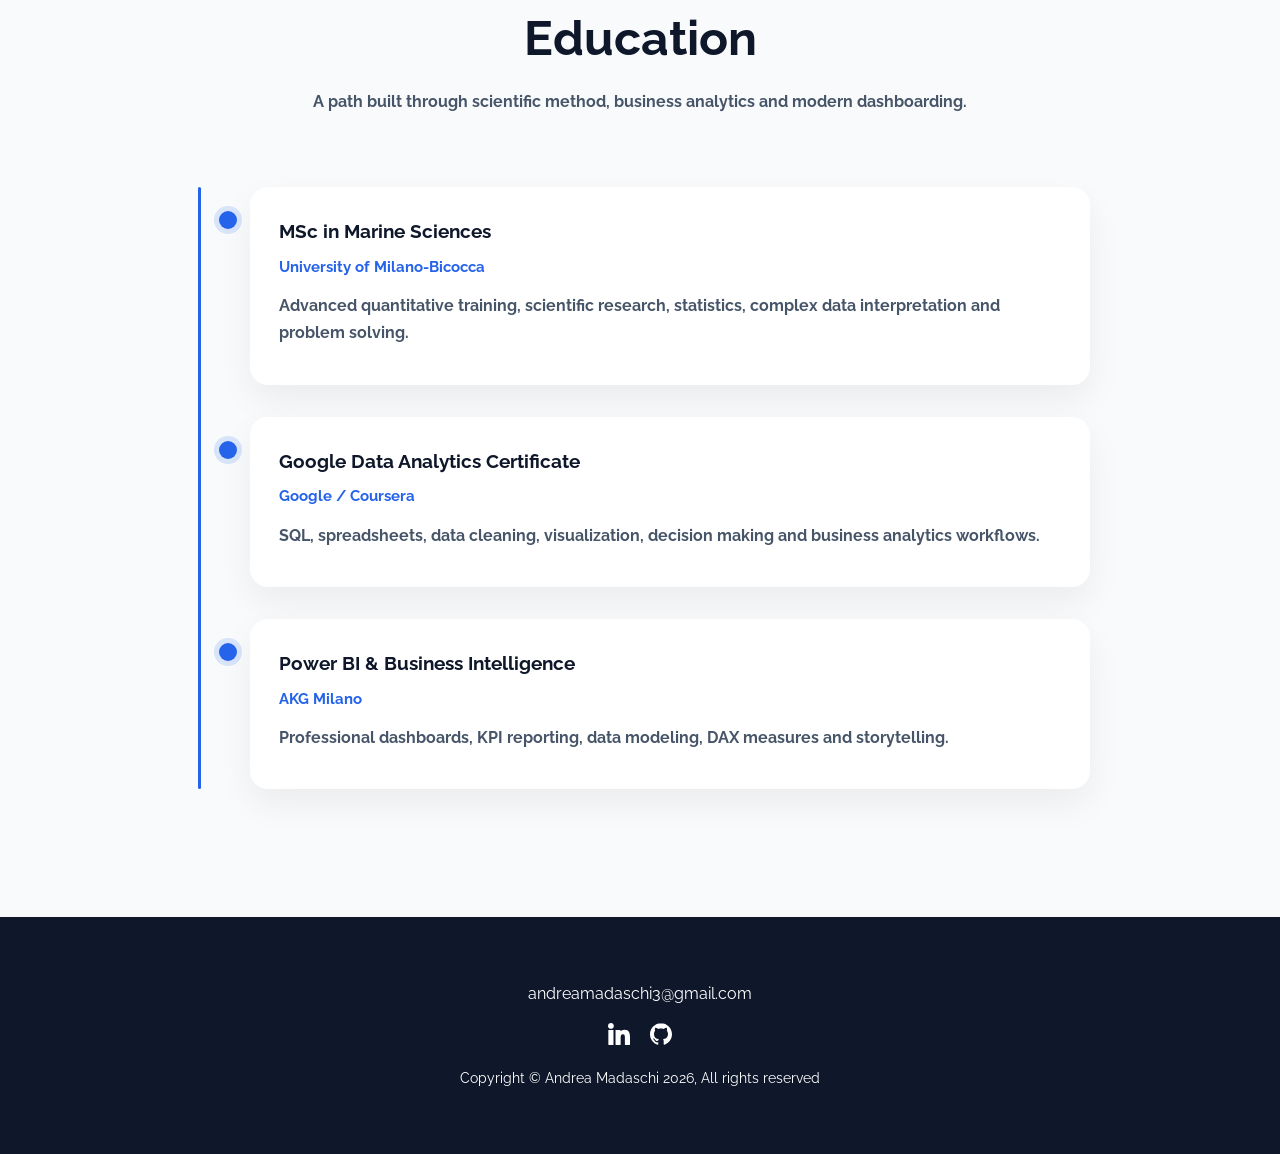
==== commit aa7755f6: "Update index.html" ====
--- a/index.html
+++ b/index.html
@@ -130,28 +130,48 @@
         </div>
       </nav>
 
-      <section class="header-container">
-        <img
-          class="profile-image"
-          src="assets/profile-image.svg"
-          alt=""
-        />
-        <h1>Hi I'm Andrea</h1>
-
-        <div class="content-text">
-          <h2>From Marine Research to Business Intelligence</h2>
-
-          <p>
-           Data Analyst with scientific background specialized in SQL, Power BI, Excel and R.
-          </p>
-        </div>
-        <a
-          href="#projects"
-          class="btn btn-secondary"
-          target="_blank"
-          >View Projects</a
-        >
-      </section>
+<section class="header-container">
+
+<img
+class="profile-image"
+src="assets/profile-image.svg"
+alt="Andrea Madaschi"
+/>
+
+<p class="hero-label">DATA ANALYST • BUSINESS INTELLIGENCE</p>
+
+<h1>I turn complex data into clear decisions</h1>
+
+<div class="content-text">
+<h2>From scientific background to business analytics</h2>
+
+<p>
+Specialized in SQL, Power BI, Excel and R.
+I build professional dashboards, smart KPIs and business-ready insights.
+</p>
+</div>
+
+<div class="hero-badges">
+<span>SQL</span>
+<span>Power BI</span>
+<span>Excel</span>
+<span>R</span>
+<span>Dashboarding</span>
+</div>
+
+<div class="hero-buttons">
+
+<a href="#projects" class="btn btn-primary">
+View Projects
+</a>
+
+<a href="assets/Andrea_Madaschi_CV.pdf" target="_blank" class="btn btn-outline">
+Download CV
+</a>
+
+</div>
+
+</section>
     </header>
 
 <section id="projects" class="project-container container">
--- a/css/style.css
+++ b/css/style.css
@@ -515,3 +515,110 @@
 [data-theme="dark"] .theme-switch img{
 filter: brightness(0) invert(1);
 }
+/* ===================================
+EDUCATION PREMIUM TIMELINE
+=================================== */
+
+.timeline{
+max-width:900px;
+margin:4rem auto 0;
+position:relative;
+padding-left:30px;
+}
+
+.timeline::before{
+content:"";
+position:absolute;
+left:8px;
+top:0;
+width:3px;
+height:100%;
+background:#2563eb;
+border-radius:10px;
+}
+
+.timeline-item{
+position:relative;
+margin-bottom:2rem;
+}
+
+.timeline-dot{
+position:absolute;
+left:-1px;
+top:24px;
+width:18px;
+height:18px;
+background:#2563eb;
+border-radius:50%;
+box-shadow:0 0 0 5px rgba(37,99,235,0.15);
+}
+
+.timeline-card{
+background:white;
+padding:1.8rem;
+border-radius:18px;
+box-shadow:0 15px 35px rgba(0,0,0,0.06);
+margin-left:30px;
+transition:0.3s ease;
+}
+
+.timeline-card:hover{
+transform:translateY(-5px);
+box-shadow:0 20px 45px rgba(37,99,235,0.12);
+}
+
+.timeline-card h3{
+font-size:1.2rem;
+margin-bottom:0.4rem;
+color:#0f172a;
+}
+
+.timeline-card span{
+display:block;
+font-weight:700;
+color:#2563eb;
+margin-bottom:0.8rem;
+font-size:0.95rem;
+}
+
+.timeline-card p{
+color:#475569;
+line-height:1.7;
+}
+
+/* DARK MODE */
+
+[data-theme="dark"] .timeline-card{
+background:#ffffff !important;
+}
+
+[data-theme="dark"] .timeline-card h3{
+color:#0f172a !important;
+}
+
+[data-theme="dark"] .timeline-card p{
+color:#475569 !important;
+}
+
+[data-theme="dark"] .timeline-card span{
+color:#2563eb !important;
+}
+
+/* MOBILE */
+
+@media(max-width:768px){
+
+.timeline{
+padding-left:20px;
+}
+
+.timeline-card{
+margin-left:22px;
+padding:1.3rem;
+}
+
+.timeline-card h3{
+font-size:1rem;
+}
+
+}
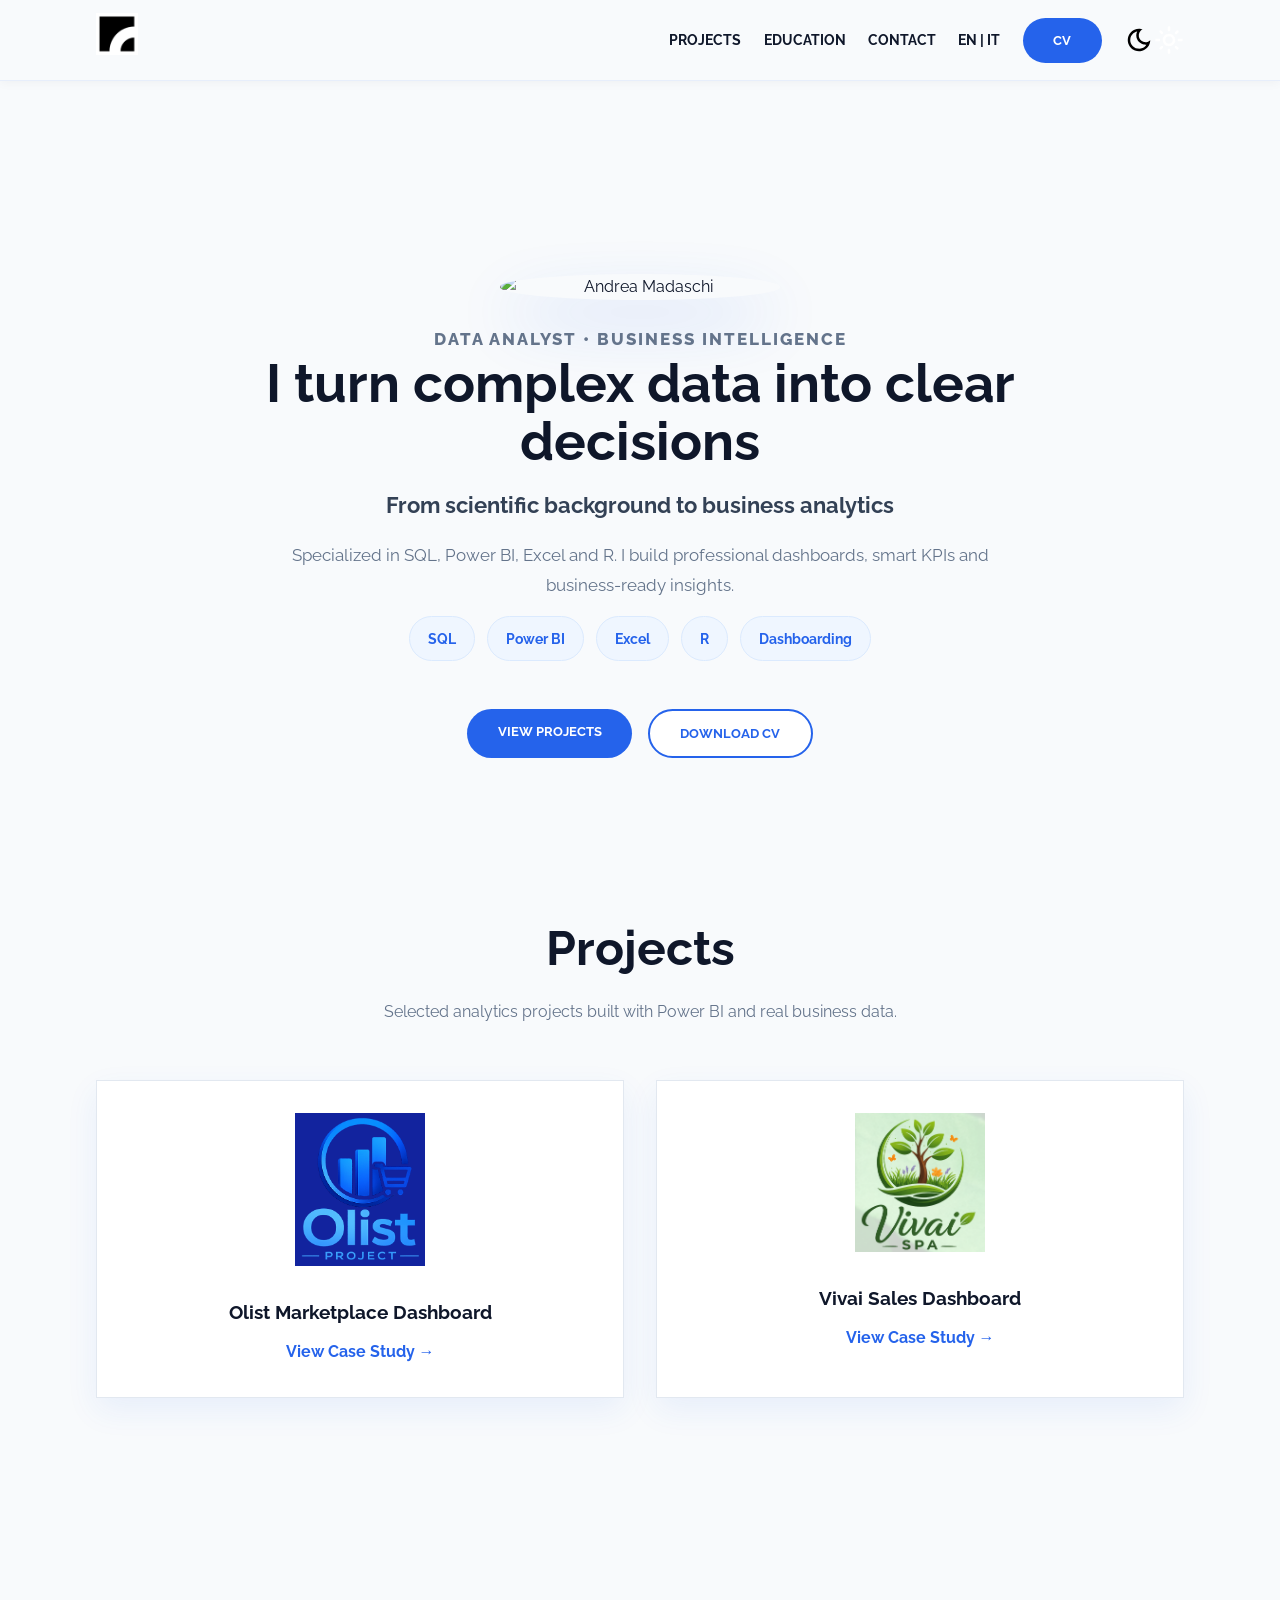
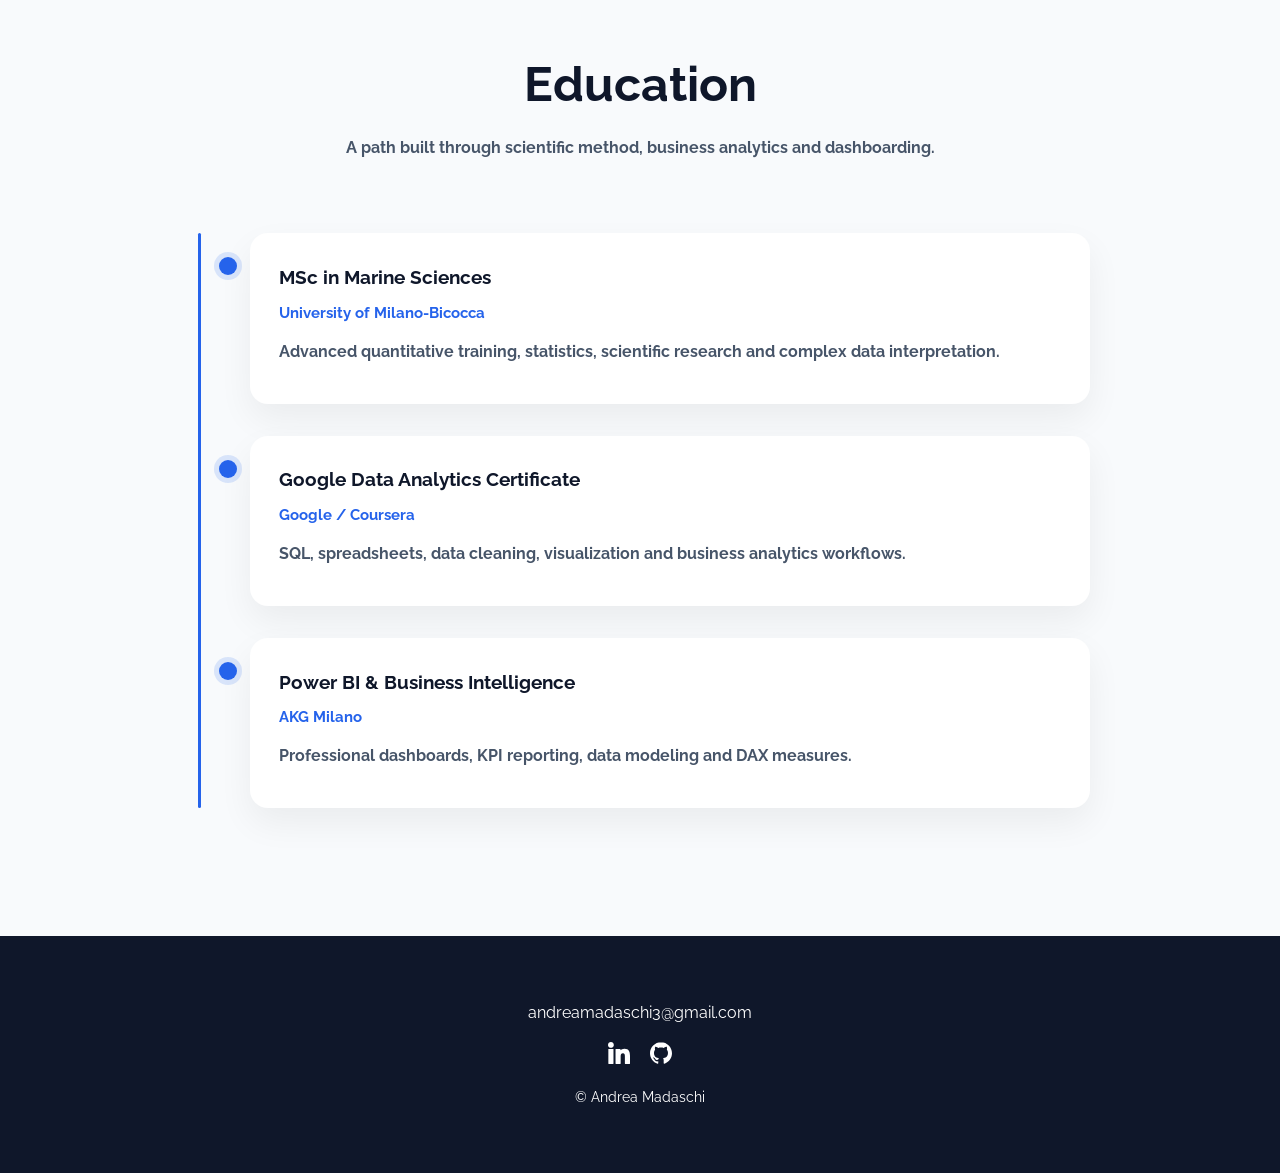
==== commit 921ae02c: "Update index.html" ====
--- a/index.html
+++ b/index.html
@@ -1,155 +1,90 @@
 <!DOCTYPE html>
 <html lang="en">
-  <head>
-    <meta charset="UTF-8" />
-    <meta http-equiv="X-UA-Compatible" content="IE=edge" />
-    <meta name="viewport" content="width=device-width, initial-scale=1.0" />
-    <!-- Primary Meta Tags -->
-    <title>Andrea Madaschi | Data Analyst</title>
-    <meta name="title" content="Portfolio Template - Open source" />
-    <meta
-      name="description"
-      content="Build or customize your portfolio website using this super easy template. Free to use if you are a member of the community or a contributor to this project"
-    />
-
-    <!-- Open Graph / Facebook -->
-    <meta property="og:type" content="website" />
-    <meta
-      property="og:url"
-      content="https://github.com/CommunityPro/portfolio-html"
-    />
-    <meta property="og:title" content="Portfolio Template - Open source" />
-    <meta
-      property="og:description"
-      content="Build or customize your portfolio website using this super easy template. Free to use if you are a member of the community or a contributor to this project"
-    />
-    <meta
-      property="og:image"
-      content="https://user-images.githubusercontent.com/62628408/150613011-b78a7f5a-0af1-4312-aab0-0022e7258693.png"
-    />
-
-    <!-- Twitter -->
-    <meta property="twitter:card" content="summary_large_image" />
-    <meta
-      property="twitter:url"
-      content="https://github.com/CommunityPro/portfolio-html"
-    />
-    <meta property="twitter:title" content="Portfolio Template - Open source" />
-    <meta
-      property="twitter:description"
-      content="Build or customize your portfolio website using this super easy template. Free to use if you are a member of the community or a contributor to this project"
-    />
-    <meta
-      property="twitter:image"
-      content="https://user-images.githubusercontent.com/62628408/150613011-b78a7f5a-0af1-4312-aab0-0022e7258693.png"
-    />
-
-    <!-- Link -->
-    <link
-      rel="apple-touch-icon"
-      sizes="180x180"
-      href="assets/favicon/apple-touch-icon.png"
-    />
-    <link
-      rel="icon"
-      type="image/png"
-      sizes="16x16"
-      href="/assets/favicon/favicon-16x16.png"
-    />
-    <link
-      rel="icon"
-      type="image/png"
-      sizes="32x32"
-      href="assets/favicon/favicon-32x32.png"
-    />
-    <link
-      rel="icon"
-      type="image/png"
-      sizes="192x192"
-      href="assets/favicon/android-chrome-192x192.png"
-    />
-    <link
-      rel="icon"
-      type="image/png"
-      sizes="512x512"
-      href="assets/favicon/android-chrome-512x512.png"
-    />
-    <link rel="icon" type="image/x-icon" href="assets/favicon/favicon.ico" />
-    <link rel="manifest" href="assets/favicon/site.webmanifest" />
-    <link
-      rel="stylesheet"
-      href="https://use.fontawesome.com/releases/v5.15.4/css/all.css"
-      integrity="sha384-DyZ88mC6Up2uqS4h/KRgHuoeGwBcD4Ng9SiP4dIRy0EXTlnuz47vAwmeGwVChigm"
-      crossorigin="anonymous"
-    />
-    <link rel="stylesheet" href="css/style.css" />
-    <link rel="stylesheet" href="css/utilities.css" />
-  </head>
-  <body>
-    <header id="hero">
-      <!-- Navbar -->
-      <nav class="navbar">
-        <div class="container">
-          <!-- Logo -->
-          <h1 id="logo">
-            <a href="index.html">
-              <img src="./assets/logo.png" alt="Your Logo"
-            /></a>
-          </h1>
-          <!-- Navbar links -->
-         <ul class="nav-menu">
-  <li><a class="nav-link" href="#projects">PROJECTS</a></li>
-  <li><a class="nav-link" href="#footer">CONTACT</a></li>
-  <li><a class="nav-link" href="index-it.html">EN | IT</a></li>
-
-  <li>
-    <a
-      class="nav-link btn btn-primary"
-      href="assets/Andrea_Madaschi_CV.pdf"
-      target="_blank"
-    >
-      CV <i class="fas fa-arrow-right"></i>
-    </a>
-  </li>
-
-  <div class="theme-switch">
-    <input type="checkbox" id="switch" />
-    <label class="toggle-icons" for="switch">
-      <img class="moon" src="assets/moon.svg" />
-      <img class="sun" src="assets/sun.svg" />
-    </label>
-  </div>
+<head>
+<meta charset="UTF-8">
+<meta http-equiv="X-UA-Compatible" content="IE=edge">
+<meta name="viewport" content="width=device-width, initial-scale=1.0">
+
+<title>Andrea Madaschi | Data Analyst</title>
+
+<link rel="apple-touch-icon" sizes="180x180" href="assets/favicon/apple-touch-icon.png">
+<link rel="icon" type="image/png" sizes="32x32" href="assets/favicon/favicon-32x32.png">
+<link rel="icon" type="image/png" sizes="16x16" href="assets/favicon/favicon-16x16.png">
+<link rel="manifest" href="assets/favicon/site.webmanifest">
+
+<link rel="stylesheet"
+href="https://use.fontawesome.com/releases/v5.15.4/css/all.css">
+
+<link rel="stylesheet" href="css/style.css">
+<link rel="stylesheet" href="css/utilities.css">
+</head>
+
+<body>
+
+<!-- NAVBAR -->
+<nav class="navbar">
+<div class="container">
+
+<h1 id="logo">
+<a href="index.html">
+<img src="assets/logo.png" alt="Logo">
+</a>
+</h1>
+
+<ul class="nav-menu">
+
+<li><a class="nav-link" href="#projects">PROJECTS</a></li>
+<li><a class="nav-link" href="#education">EDUCATION</a></li>
+<li><a class="nav-link" href="#footer">CONTACT</a></li>
+<li><a class="nav-link" href="index-it.html">EN | IT</a></li>
+
+<li>
+<a class="nav-link btn btn-primary"
+href="assets/Andrea_Madaschi_CV.pdf"
+target="_blank">
+CV
+</a>
+</li>
+
+<div class="theme-switch">
+<input type="checkbox" id="switch">
+<label class="toggle-icons" for="switch">
+<img class="moon" src="assets/moon.svg">
+<img class="sun" src="assets/sun.svg">
+</label>
+</div>
+
 </ul>
 
-            <!-- Hamburger menu -->
-          <div class="hamburger">
-            <span class="bar"></span>
-            <span class="bar"></span>
-            <span class="bar"></span>
-          </div>
-        </div>
-      </nav>
+<div class="hamburger">
+<span class="bar"></span>
+<span class="bar"></span>
+<span class="bar"></span>
+</div>
+
+</div>
+</nav>
+
+<!-- HERO -->
+<header id="hero">
 
 <section class="header-container">
 
 <img
 class="profile-image"
 src="assets/profile-image.svg"
-alt="Andrea Madaschi"
-/>
+alt="Andrea Madaschi">
 
 <p class="hero-label">DATA ANALYST • BUSINESS INTELLIGENCE</p>
 
 <h1>I turn complex data into clear decisions</h1>
 
-<div class="content-text">
 <h2>From scientific background to business analytics</h2>
 
 <p>
 Specialized in SQL, Power BI, Excel and R.
 I build professional dashboards, smart KPIs and business-ready insights.
 </p>
-</div>
 
 <div class="hero-badges">
 <span>SQL</span>
@@ -165,47 +100,54 @@
 View Projects
 </a>
 
-<a href="assets/Andrea_Madaschi_CV.pdf" target="_blank" class="btn btn-outline">
+<a href="assets/Andrea_Madaschi_CV.pdf"
+target="_blank"
+class="btn btn-outline">
 Download CV
 </a>
 
 </div>
 
 </section>
-    </header>
-
-<section id="projects" class="project-container container">
-  <div class="division"></div>
-
-  <div class="content-text">
-    <h2>Projects</h2>
-    <p>Selected analytics projects built with Power BI and real business data.</p>
-  </div>
-
-  <div class="project-grid">
-
-    <a href="olist.html" class="project-card">
-      <img src="assets/olist-logo.png" alt="Olist Project">
-      <h3>Olist Marketplace Dashboard</h3>
-      <p>View Case Study →</p>
-    </a>
-
-    <a href="vivai.html" class="project-card">
-      <img src="assets/vivai-logo.png" alt="Vivai Project">
-      <h3>Vivai Sales Dashboard</h3>
-      <p>View Case Study →</p>
-    </a>
-
-  </div>
+
+</header>
+
+<!-- PROJECTS -->
+<section id="projects" class="container">
+
+<div class="division"></div>
+
+<div class="content-text">
+<h2>Projects</h2>
+<p>Selected analytics projects built with Power BI and real business data.</p>
+</div>
+
+<div class="project-grid">
+
+<a href="olist.html" class="project-card">
+<img src="assets/olist-logo.png" alt="Olist Project">
+<h3>Olist Marketplace Dashboard</h3>
+<p>View Case Study →</p>
+</a>
+
+<a href="vivai.html" class="project-card">
+<img src="assets/vivai-logo.png" alt="Vivai Project">
+<h3>Vivai Sales Dashboard</h3>
+<p>View Case Study →</p>
+</a>
+
+</div>
+
 </section>
 
-  <section id="education" class="container">
+<!-- EDUCATION -->
+<section id="education" class="container">
 
 <div class="division"></div>
 
 <div class="content-text">
 <h2>Education</h2>
-<p>A path built through scientific method, business analytics and modern dashboarding.</p>
+<p>A path built through scientific method, business analytics and dashboarding.</p>
 </div>
 
 <div class="timeline">
@@ -216,8 +158,8 @@
 <h3>MSc in Marine Sciences</h3>
 <span>University of Milano-Bicocca</span>
 <p>
-Advanced quantitative training, scientific research,
-statistics, complex data interpretation and problem solving.
+Advanced quantitative training, statistics,
+scientific research and complex data interpretation.
 </p>
 </div>
 </div>
@@ -228,8 +170,8 @@
 <h3>Google Data Analytics Certificate</h3>
 <span>Google / Coursera</span>
 <p>
-SQL, spreadsheets, data cleaning, visualization,
-decision making and business analytics workflows.
+SQL, spreadsheets, data cleaning,
+visualization and business analytics workflows.
 </p>
 </div>
 </div>
@@ -241,7 +183,7 @@
 <span>AKG Milano</span>
 <p>
 Professional dashboards, KPI reporting,
-data modeling, DAX measures and storytelling.
+data modeling and DAX measures.
 </p>
 </div>
 </div>
@@ -249,25 +191,35 @@
 </div>
 
 </section>
-    
-
-    <footer id="footer">
-      <div class="container">
-        <a href="mailto:andreamadaschi3@gmail.com">andreamadaschi3@gmail.com</a>
-        <!-- Social links -->
-        <div class="social">
-        <a href="https://www.linkedin.com/in/andrea-madaschi-1b0201245/" target="_blank">
-        <img src="./assets/linkedin-icon.svg" alt="LinkedIn" />
-      </a>
-
-  <a href="https://github.com/Scorchwave" target="_blank">
-    <img src="./assets/github-icon.svg" alt="GitHub" />
-  </a>
-</div>
-        
-        <p>Copyright &copy; Andrea Madaschi <span id="datee"></span>, All rights reserved</p>
-      </div>
-    </footer>
-    <script src="js/script.js"></script>
-  </body>
+
+<!-- FOOTER -->
+<footer id="footer">
+
+<div class="container">
+
+<a href="mailto:andreamadaschi3@gmail.com">
+andreamadaschi3@gmail.com
+</a>
+
+<div class="social">
+
+<a href="https://www.linkedin.com/in/andrea-madaschi-1b0201245/" target="_blank">
+<img src="assets/linkedin-icon.svg" alt="LinkedIn">
+</a>
+
+<a href="https://github.com/Scorchwave" target="_blank">
+<img src="assets/github-icon.svg" alt="GitHub">
+</a>
+
+</div>
+
+<p>© Andrea Madaschi</p>
+
+</div>
+
+</footer>
+
+<script src="js/script.js"></script>
+
+</body>
 </html>
--- a/css/style.css
+++ b/css/style.css
@@ -622,3 +622,148 @@
 }
 
 }
+/* ===================================
+HERO PREMIUM
+=================================== */
+
+.header-container{
+text-align:center;
+padding:4rem 0 5rem;
+max-width:1000px;
+margin:auto;
+}
+
+.profile-image{
+width:280px;
+max-width:100%;
+border-radius:50%;
+margin-bottom:1.5rem;
+box-shadow:0 25px 60px rgba(37,99,235,0.18);
+}
+
+.hero-label{
+font-size:0.85rem;
+font-weight:800;
+letter-spacing:2px;
+color:#2563eb;
+margin-bottom:1rem;
+}
+
+.header-container h1{
+font-size:3.3rem;
+line-height:1.1;
+margin-bottom:1.2rem;
+color:#0f172a;
+max-width:900px;
+margin-left:auto;
+margin-right:auto;
+}
+
+.header-container h2{
+font-size:1.35rem;
+font-weight:700;
+margin-bottom:1rem;
+color:#334155;
+}
+
+.header-container p{
+font-size:1.05rem;
+max-width:760px;
+margin:auto;
+color:#64748b;
+line-height:1.8;
+}
+
+.hero-badges{
+display:flex;
+justify-content:center;
+flex-wrap:wrap;
+gap:12px;
+margin-top:2rem;
+}
+
+.hero-badges span{
+padding:10px 18px;
+border-radius:999px;
+background:#eff6ff;
+color:#2563eb;
+font-weight:700;
+font-size:0.9rem;
+border:1px solid #dbeafe;
+}
+
+.hero-buttons{
+display:flex;
+justify-content:center;
+gap:1rem;
+flex-wrap:wrap;
+margin-top:2.3rem;
+}
+
+.btn-outline{
+padding:0.9rem 1.5rem;
+border-radius:999px;
+border:2px solid #2563eb;
+color:#2563eb;
+font-weight:700;
+background:white;
+}
+
+.btn-outline:hover{
+background:#2563eb;
+color:white;
+}
+
+/* DARK MODE */
+
+[data-theme="dark"] .header-container h1{
+color:white;
+}
+
+[data-theme="dark"] .header-container h2{
+color:#cbd5e1;
+}
+
+[data-theme="dark"] .header-container p{
+color:#94a3b8;
+}
+
+[data-theme="dark"] .hero-badges span{
+background:#0f172a;
+color:#60a5fa;
+border:1px solid #1e293b;
+}
+
+[data-theme="dark"] .btn-outline{
+background:transparent;
+color:#60a5fa;
+border:2px solid #60a5fa;
+}
+
+/* MOBILE */
+
+@media(max-width:768px){
+
+.profile-image{
+width:210px;
+}
+
+.header-container h1{
+font-size:2.2rem;
+}
+
+.header-container h2{
+font-size:1.1rem;
+}
+
+.hero-buttons{
+flex-direction:column;
+align-items:center;
+}
+
+.hero-buttons a{
+width:260px;
+text-align:center;
+}
+
+}
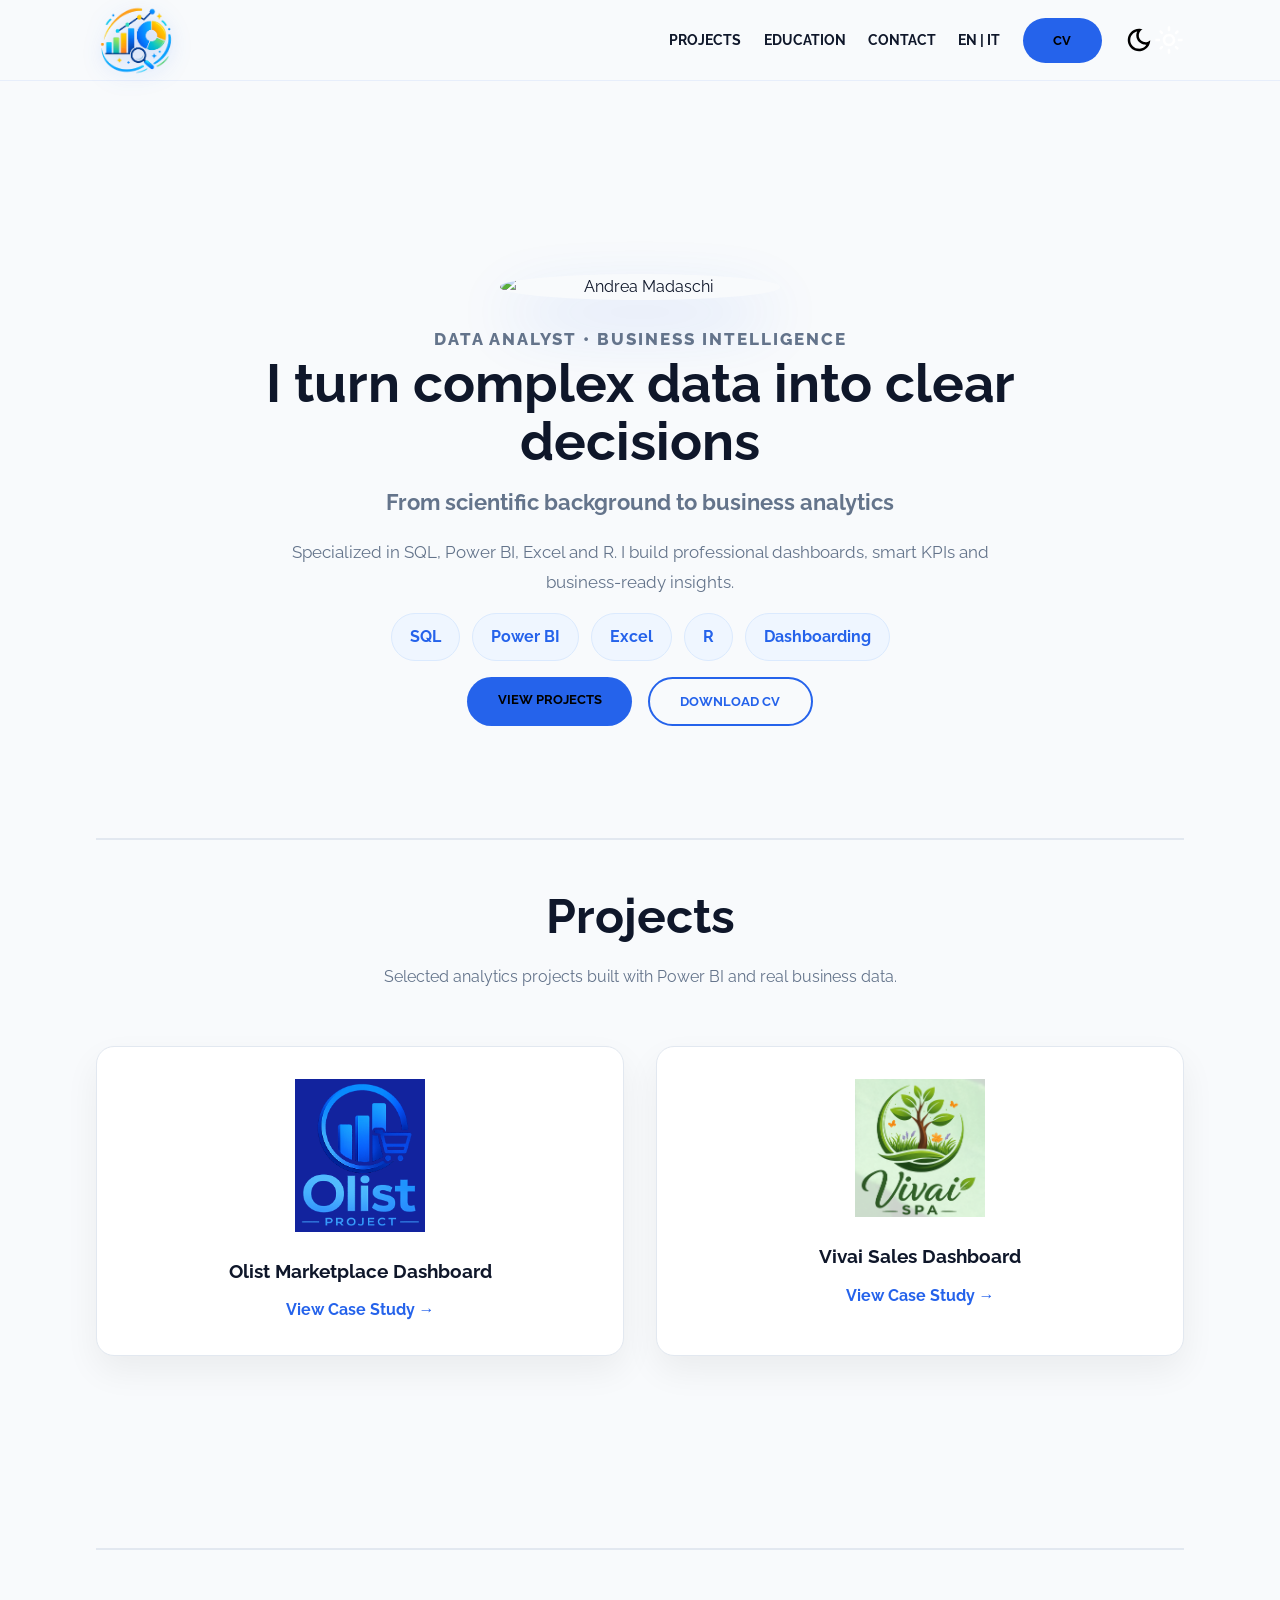
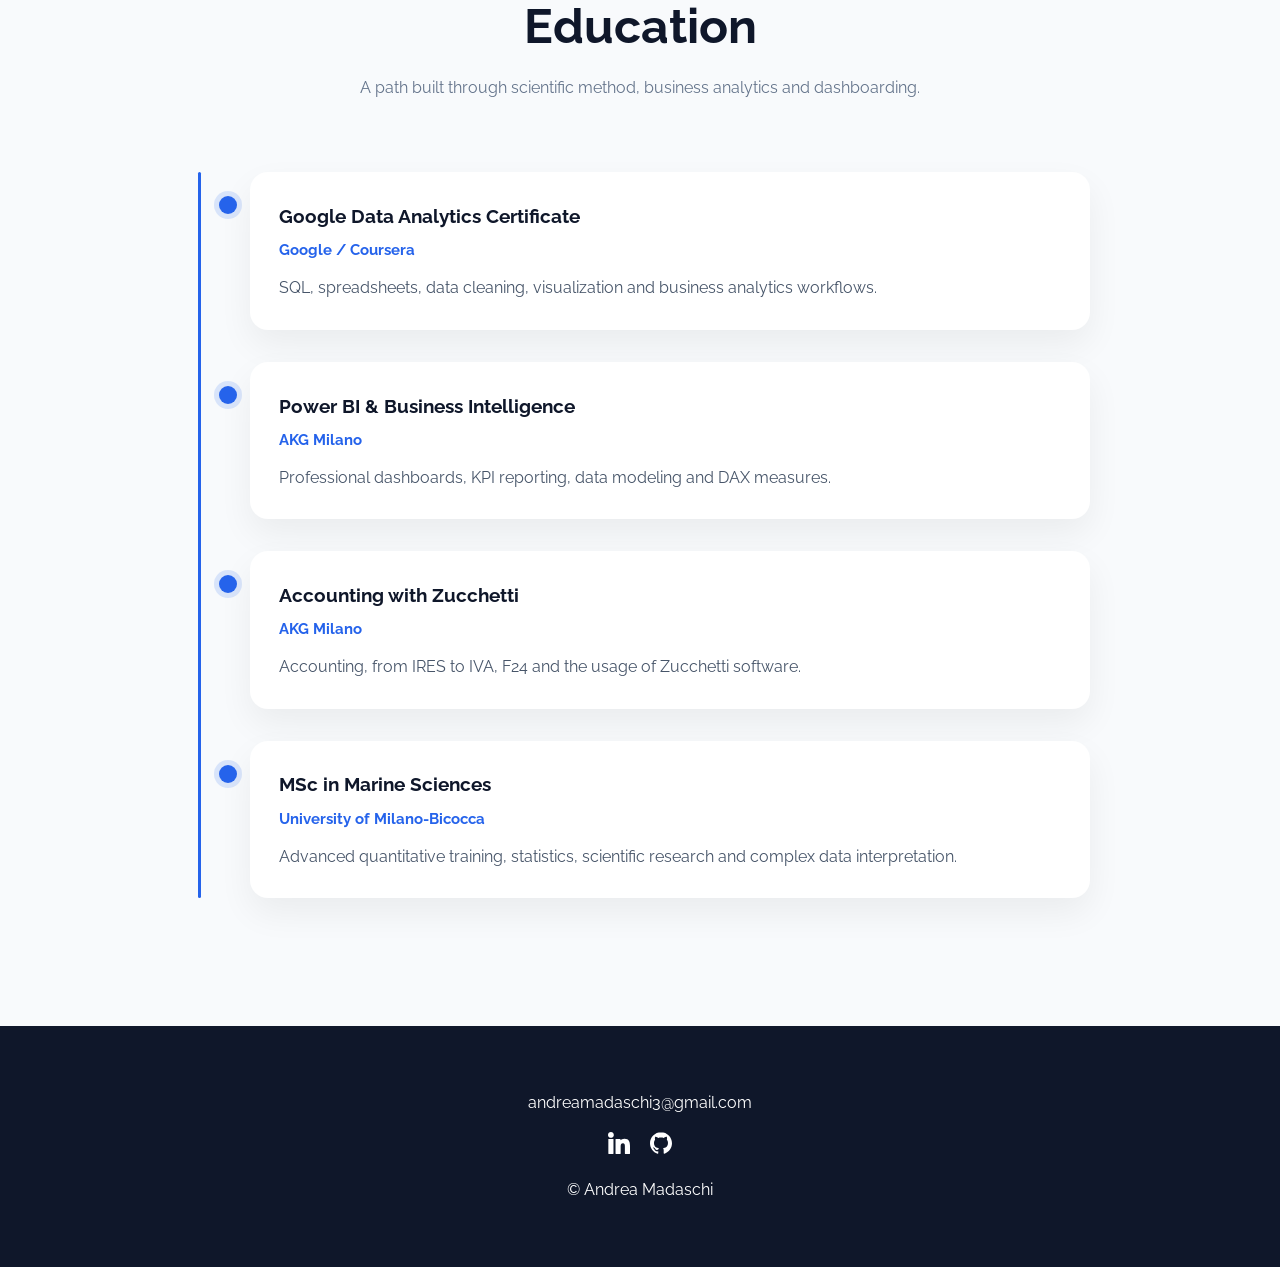
==== commit e7b0b606: "Update educational and professional experience sections" ====
--- a/index.html
+++ b/index.html
@@ -155,6 +155,42 @@
 <div class="timeline-item">
 <div class="timeline-dot"></div>
 <div class="timeline-card">
+<h3>Google Data Analytics Certificate</h3>
+<span>Google / Coursera</span>
+<p>
+SQL, spreadsheets, data cleaning,
+visualization and business analytics workflows.
+</p>
+</div>
+</div>
+
+<div class="timeline-item">
+<div class="timeline-dot"></div>
+<div class="timeline-card">
+<h3>Power BI & Business Intelligence</h3>
+<span>AKG Milano</span>
+<p>
+Professional dashboards, KPI reporting,
+data modeling and DAX measures.
+</p>
+</div>
+</div>
+
+<div class="timeline-item">
+<div class="timeline-dot"></div>
+<div class="timeline-card">
+<h3>Accounting with Zucchetti</h3>
+<span>AKG Milano</span>
+<p>
+Accounting, from IRES to IVA, F24 and the usage
+of Zucchetti software. 
+</p>
+</div>
+</div>
+
+<div class="timeline-item">
+<div class="timeline-dot"></div>
+<div class="timeline-card">
 <h3>MSc in Marine Sciences</h3>
 <span>University of Milano-Bicocca</span>
 <p>
@@ -164,30 +200,6 @@
 </div>
 </div>
 
-<div class="timeline-item">
-<div class="timeline-dot"></div>
-<div class="timeline-card">
-<h3>Google Data Analytics Certificate</h3>
-<span>Google / Coursera</span>
-<p>
-SQL, spreadsheets, data cleaning,
-visualization and business analytics workflows.
-</p>
-</div>
-</div>
-
-<div class="timeline-item">
-<div class="timeline-dot"></div>
-<div class="timeline-card">
-<h3>Power BI & Business Intelligence</h3>
-<span>AKG Milano</span>
-<p>
-Professional dashboards, KPI reporting,
-data modeling and DAX measures.
-</p>
-</div>
-</div>
-
 </div>
 
 </section>
--- a/css/style.css
+++ b/css/style.css
@@ -1,529 +1,369 @@
 /* ==================================================
-   CLEAN PORTFOLIO CSS - Andrea Madaschi
+   FINAL PORTFOLIO CSS - Andrea Madaschi
 ================================================== */
 
 @import url('https://fonts.googleapis.com/css?family=Raleway:400,500,600,700,800&display=swap');
 
-/* VARIABLES */
+/* ==================================================
+   VARIABLES
+================================================== */
+
 :root{
 --primary-color:#2563eb;
---secondary-color:#3b82f6;
---bg-primary:#ffffff;
+--secondary-color:#1d4ed8;
+
+--bg-primary:#f8fafc;
+--bg-secondary:#0f172a;
+
 --text-color:#0f172a;
---text-color-two:#ffffff;
+--text-light:#64748b;
+--text-white:#ffffff;
+
+--card-bg:#ffffff;
+--border-light:#e2e8f0;
+
+--radius:18px;
+--shadow:0 15px 35px rgba(0,0,0,0.06);
+--transition:0.3s ease;
+}
+
+[data-theme="dark"]{
+--bg-primary:#020617;
 --bg-secondary:#0f172a;
---card-background:#f8fafc;
---bg-secondary-two:#e2e8f0;
-}
-
-[data-theme="dark"]{
---primary-color:#3b82f6;
---secondary-color:#60a5fa;
---bg-primary:#0f172a;
+
 --text-color:#ffffff;
---text-color-two:#0f172a;
---bg-secondary:#ffffff;
---card-background:#1e293b;
---bg-secondary-two:#334155;
-}
-/* RESET */
-* {
-  margin: 0;
-  padding: 0;
-  box-sizing: border-box;
-}
-
-html {
-  scroll-behavior: smooth;
-}
-
-body {
-  background: var(--bg-primary);
-  color: var(--text-color);
-  font-family: "Raleway", sans-serif;
-  line-height: 1.6;
-}
-
-a {
-  text-decoration: none;
-  color: inherit;
-}
-
-ul {
-  list-style: none;
-}
-
-/* CONTAINER */
-.container {
-  width: 90%;
-  max-width: 1150px;
-  margin: auto;
-}
-
-.division {
-  width: 100%;
-  height: 2px;
-  background: var(--border-light);
-  margin: 5rem 0 3rem;
+--text-light:#94a3b8;
+
+--card-bg:#0f172a;
+--border-light:#1e293b;
+
+--shadow:0 15px 35px rgba(0,0,0,0.35);
+}
+
+/* ==================================================
+   RESET
+================================================== */
+
+*{
+margin:0;
+padding:0;
+box-sizing:border-box;
+}
+
+html{
+scroll-behavior:smooth;
+}
+
+body{
+font-family:'Raleway',sans-serif;
+background:var(--bg-primary);
+color:var(--text-color);
+line-height:1.6;
+}
+
+a{
+text-decoration:none;
+color:inherit;
+}
+
+ul{
+list-style:none;
+}
+
+img{
+max-width:100%;
+display:block;
+}
+
+/* ==================================================
+   GLOBAL
+================================================== */
+
+.container{
+width:90%;
+max-width:1150px;
+margin:auto;
+}
+
+.division{
+width:100%;
+height:2px;
+background:var(--border-light);
+margin:5rem 0 3rem;
+}
+
+.content-text{
+text-align:center;
+}
+
+.content-text h2{
+font-size:2rem;
+margin-bottom:0.7rem;
+}
+
+.content-text p{
+color:var(--text-light);
+max-width:700px;
+margin:auto;
+}
+
+/* ==================================================
+   BUTTONS
+================================================== */
+
+.btn{
+display:inline-block;
+padding:0.95rem 1.6rem;
+border-radius:999px;
+font-weight:700;
+transition:var(--transition);
+}
+
+.btn:hover{
+transform:translateY(-3px);
+}
+
+.btn-primary{
+background:var(--primary-color);
+color:white;
+}
+
+.btn-primary:hover{
+background:var(--secondary-color);
+}
+
+.btn-outline{
+background:transparent;
+border:2px solid var(--primary-color);
+color:var(--primary-color);
+}
+
+.btn-outline:hover{
+background:var(--primary-color);
+color:white;
 }
 
 /* ==================================================
    NAVBAR
 ================================================== */
 
-.navbar {
-  position: fixed;
-  top: 0;
-  width: 100%;
-  background: var(--bg-primary);
-  z-index: 1000;
-  box-shadow: 0 2px 10px rgba(0,0,0,0.04);
-}
-
-.navbar .container {
+.navbar{
+position:fixed;
+top:0;
+width:100%;
+z-index:999;
+background:rgba(248,250,252,0.92);
+backdrop-filter:blur(10px);
+border-bottom:1px solid rgba(37,99,235,0.08);
+}
+
+[data-theme="dark"] .navbar{
+background:rgba(2,6,23,0.92);
+border-bottom:1px solid rgba(255,255,255,0.08);
+}
+
+.navbar .container{
+height:80px;
+display:flex;
+justify-content:space-between;
+align-items:center;
+}
+
+#logo img{
+  width: 80px;
   height: 80px;
-  display: flex;
-  justify-content: space-between;
-  align-items: center;
-}
-
-#logo img {
-  width: 42px;
-}
-
-.nav-menu {
-  display: flex;
-  align-items: center;
-  gap: 1.4rem;
-}
-
-.nav-link {
-  font-size: 0.85rem;
-  font-weight: 700;
-}
-
-.btn {
-  background: var(--primary-color);
-  padding: 0.7rem 1.2rem;
-  border-radius: 8px;
-  font-weight: 700;
-  transition: var(--transition);
-}
-
-.btn:hover {
-  transform: translateY(-2px);
+  object-fit: contain;
+  filter: drop-shadow(0 4px 10px rgba(37,99,235,0.25));
+}
+
+.nav-menu{
+display:flex;
+align-items:center;
+gap:1.4rem;
+}
+
+.nav-link{
+font-size:0.85rem;
+font-weight:700;
+transition:var(--transition);
+}
+
+.nav-link:hover{
+color:var(--primary-color);
+}
+
+[data-theme="dark"] .nav-link{
+color:white;
+}
+
+.theme-switch img{
+width:20px;
+cursor:pointer;
+}
+
+[data-theme="dark"] .theme-switch img{
+filter:brightness(0) invert(1);
+}
+
+/* ==================================================
+   MOBILE MENU
+================================================== */
+
+.hamburger{
+display:none;
+cursor:pointer;
+}
+
+.bar{
+width:24px;
+height:3px;
+background:var(--text-color);
+margin:4px 0;
+border-radius:4px;
+}
+
+[data-theme="dark"] .bar{
+background:white;
 }
 
 /* ==================================================
    HERO
 ================================================== */
 
-#hero {
-  padding-top: 130px;
-}
-
-.header-container {
-  text-align: center;
-  padding: 3rem 0 5rem;
-}
-
-.profile-image {
-  width: 320px;
-  max-width: 100%;
-  border-radius: 50%;
-  animation: bounce 1s infinite alternate;
-}
-
-.header-container h1 {
-  font-size: 2.3rem;
-  margin-bottom: 1rem;
-}
-
-.header-container h2 {
-  font-size: 1.4rem;
-  margin-bottom: 1rem;
-}
-
-.header-container p {
-  max-width: 650px;
-  margin: auto;
-  color: var(--text-light);
-}
-
-.header-container .btn {
-  display: inline-block;
-  margin-top: 2rem;
+#hero{
+padding-top:130px;
+}
+
+.header-container{
+text-align:center;
+padding:4rem 0 5rem;
+max-width:1000px;
+margin:auto;
+}
+
+.profile-image{
+width:280px;
+border-radius:50%;
+margin:0 auto 1.5rem;
+box-shadow:0 25px 60px rgba(37,99,235,0.18);
+}
+
+.hero-label{
+font-size:0.85rem;
+font-weight:800;
+letter-spacing:2px;
+color:var(--primary-color);
+margin-bottom:1rem;
+}
+
+.header-container h1{
+font-size:3.3rem;
+line-height:1.1;
+margin-bottom:1rem;
+max-width:900px;
+margin-left:auto;
+margin-right:auto;
+}
+
+.header-container h2{
+font-size:1.35rem;
+margin-bottom:1rem;
+color:var(--text-light);
+}
+
+.header-container p{
+font-size:1.05rem;
+max-width:760px;
+margin:auto;
+color:var(--text-light);
+line-height:1.8;
+}
+
+.hero-badges{
+display:flex;
+justify-content:center;
+flex-wrap:wrap;
+gap:12px;
+margin-top:2rem;
+}
+
+.hero-badges span{
+padding:10px 18px;
+border-radius:999px;
+background:#eff6ff;
+color:var(--primary-color);
+font-weight:700;
+border:1px solid #dbeafe;
+}
+
+[data-theme="dark"] .hero-badges span{
+background:#0f172a;
+border:1px solid #1e293b;
+color:#60a5fa;
+}
+
+.hero-buttons{
+display:flex;
+justify-content:center;
+gap:1rem;
+flex-wrap:wrap;
+margin-top:2.3rem;
 }
 
 /* ==================================================
    PROJECTS
 ================================================== */
 
-#projects {
-  margin-bottom: 5rem;
-}
-
-.content-text {
-  text-align: center;
-}
-
-.content-text h2 {
-  font-size: 2rem;
-  margin-bottom: 0.8rem;
-}
-
-.content-text p {
-  color: var(--text-light);
-}
-
-.project-grid {
-  display: grid;
-  grid-template-columns: repeat(2, 1fr);
-  gap: 2rem;
-  margin-top: 3rem;
-}
-
-.project-card {
-  background: var(--card-bg);
-  padding: 2rem;
-  border-radius: var(--radius);
-  box-shadow: var(--shadow);
-  text-align: center;
-  transition: var(--transition);
-}
-
-.project-card:hover {
-  transform: translateY(-8px);
-}
-
-.project-card img {
-  width: 130px;
-  margin-bottom: 1.5rem;
-}
-
-.project-card h3 {
-  font-size: 1.2rem;
-  margin-bottom: 0.7rem;
-}
-
-.project-card p {
-  color: var(--text-light);
-  font-weight: 700;
-}
-
-/* ==================================================
-   EDUCATION
-================================================== */
-
-#education {
-  margin-bottom: 5rem;
-}
-
-#education .card {
-  background: var(--card-bg);
-  padding: 2rem;
-  border-radius: var(--radius);
-  box-shadow: var(--shadow);
-  margin-bottom: 2rem;
-}
-
-#education h3 {
-  font-size: 1.15rem;
-  margin-bottom: 0.5rem;
-}
-
-#education p {
-  color: var(--text-light);
-}
-
-/* ==================================================
-   FOOTER
-================================================== */
-
-#footer {
-  background: #111111;
-  padding: 3rem 0;
-}
-
-#footer .container {
-  text-align: center;
-}
-
-#footer a {
-  color: white;
-}
-
-.social {
-  margin: 1rem 0;
-}
-
-.social a {
-  margin: 0 0.5rem;
-}
-
-.social img {
-  width: 22px;
-}
-
-#footer p {
-  color: white;
-  font-size: 0.85rem;
-  margin-top: 1rem;
-}
-
-/* ==================================================
-   MOBILE MENU
-================================================== */
-
-.hamburger {
-  display: none;
-  cursor: pointer;
-}
-
-.bar {
-  width: 24px;
-  height: 3px;
-  background: var(--text-color);
-  margin: 4px 0;
-}
-
-/* ==================================================
-   RESPONSIVE
-================================================== */
-
-@media (max-width: 900px) {
-  .project-grid {
-    grid-template-columns: 1fr;
-  }
-}
-
-@media (max-width: 768px) {
-
-  .nav-menu {
-    position: fixed;
-    top: 80px;
-    right: -100%;
-    flex-direction: column;
-    background: var(--bg-primary);
-    width: 80%;
-    padding: 2rem;
-    transition: var(--transition);
-    box-shadow: var(--shadow);
-  }
-
-  .nav-menu.active {
-    right: 0;
-  }
-
-  .hamburger {
-    display: block;
-  }
-
-  .header-container h1 {
-    font-size: 1.8rem;
-  }
-
-  .header-container h2 {
-    font-size: 1.2rem;
-  }
-}
-/* =====================================
-STEP 1 REBRAND BLUE + EDUCATION PREMIUM
-===================================== */
-
-/* COLORS */
-:root {
-  --primary-color: #2563eb;
-  --secondary-color: #1d4ed8;
-  --bg-primary: #f8fafc;
-  --text-color: #0f172a;
-  --card-background: #ffffff;
-}
-
-/* BODY */
-body {
-  background: #f8fafc;
-  color: #0f172a;
-}
-
-/* NAVBAR */
-.navbar {
-  background: rgba(248,250,252,0.92);
-  backdrop-filter: blur(10px);
-  border-bottom: 1px solid rgba(37,99,235,0.08);
-}
-
-/* BUTTONS */
-.btn-primary {
-  background: #2563eb !important;
-  color: white !important;
-  border-radius: 999px;
-  padding: 0.9rem 1.5rem;
-}
-
-.btn-primary:hover {
-  background: #1d4ed8 !important;
-}
-
-.btn-secondary {
-  background: #2563eb !important;
-  color: white !important;
-  border-radius: 999px;
-}
-
-.btn-secondary:hover {
-  background: #1d4ed8 !important;
-}
-
-/* LINKS */
-a:hover {
-  color: #2563eb;
-}
-
-/* HERO */
-.header-container h1,
-.header-container h2 {
-  color: #0f172a;
-}
-
-.header-container p {
-  color: #475569;
-}
-
-/* PROJECT CARDS */
-#projects .project-card {
-  background: white;
-  border: 1px solid #e2e8f0;
-  box-shadow: 0 12px 30px rgba(37,99,235,0.08);
-}
-
-#projects .project-card:hover {
-  transform: translateY(-8px);
-  box-shadow: 0 18px 35px rgba(37,99,235,0.16);
-}
-
-#projects .project-card p {
-  color: #2563eb;
-}
-
-/* EDUCATION SECTION */
-#education {
-  margin-top: 6rem;
-}
-
-#education .card {
-  background: white;
-  border-radius: 18px;
-  padding: 2rem;
-  margin-bottom: 1.5rem;
-  border-left: 6px solid #2563eb;
-  box-shadow: 0 10px 25px rgba(0,0,0,0.05);
-  transition: 0.3s ease;
-}
-
-#education .card:hover {
-  transform: translateY(-5px);
-}
-
-#education h3 {
-  font-size: 1.2rem;
-  color: #0f172a;
-  margin-bottom: 0.5rem;
-}
-
-#education p:first-of-type {
-  color: #2563eb;
-  font-weight: 700;
-  margin-bottom: 0.6rem;
-}
-
-#education p:last-of-type {
-  color: #475569;
-  line-height: 1.7;
-}
-
-/* SECTION TITLES */
-.content-text h2 {
-  color: #0f172a;
-}
-
-.content-text p {
-  color: #64748b;
-}
-
-/* FOOTER */
-#footer {
-  background: #0f172a;
-}
-
-#footer a,
-#footer p {
-  color: white;
-}
-
-/* DARK MODE IMPROVED */
-[data-theme="dark"] body {
-  background: #020617;
-}
-
-[data-theme="dark"] .navbar {
-  background: rgba(2,6,23,0.92);
-}
-
-[data-theme="dark"] #projects .project-card,
-[data-theme="dark"] #education .card {
-  background: #0f172a;
-  border-color: #1e293b;
-}
-
-[data-theme="dark"] h1,
-[data-theme="dark"] h2,
-[data-theme="dark"] h3,
-[data-theme="dark"] p {
-  color: white;
-}
-#education .card{
-background:white !important;
-color:#0f172a !important;
-}
-
-[data-theme="dark"] #education .card{
-background:#ffffff !important;
-color:#0f172a !important;
-}
-/* ===================================
-FINAL DARK MODE FIX
-=================================== */
-
-[data-theme="dark"] .navbar{
-background:#020617 !important;
-border-bottom:1px solid rgba(255,255,255,0.08);
-}
-
-[data-theme="dark"] .nav-link{
-color:#ffffff !important;
-}
-
-[data-theme="dark"] .nav-link:hover{
-color:#60a5fa !important;
-}
-
-[data-theme="dark"] .hamburger .bar{
-background:#ffffff !important;
-}
-
-[data-theme="dark"] .theme-switch img{
-filter: brightness(0) invert(1);
-}
-/* ===================================
-EDUCATION PREMIUM TIMELINE
-=================================== */
+#projects{
+margin-bottom:5rem;
+}
+
+.project-grid{
+display:grid;
+grid-template-columns:repeat(2,1fr);
+gap:2rem;
+margin-top:3rem;
+}
+
+.project-card{
+background:var(--card-bg);
+padding:2rem;
+border-radius:var(--radius);
+box-shadow:var(--shadow);
+text-align:center;
+transition:var(--transition);
+border:1px solid var(--border-light);
+}
+
+.project-card:hover{
+transform:translateY(-8px);
+box-shadow:0 20px 40px rgba(37,99,235,0.12);
+}
+
+.project-card img{
+width:130px;
+margin:0 auto 1.5rem;
+}
+
+.project-card h3{
+font-size:1.2rem;
+margin-bottom:0.7rem;
+}
+
+.project-card p{
+color:var(--primary-color);
+font-weight:700;
+}
+
+/* ==================================================
+   EDUCATION TIMELINE
+================================================== */
 
 .timeline{
 max-width:900px;
 margin:4rem auto 0;
+padding-left:30px;
 position:relative;
-padding-left:30px;
 }
 
 .timeline::before{
@@ -533,7 +373,7 @@
 top:0;
 width:3px;
 height:100%;
-background:#2563eb;
+background:var(--primary-color);
 border-radius:10px;
 }
 
@@ -548,7 +388,7 @@
 top:24px;
 width:18px;
 height:18px;
-background:#2563eb;
+background:var(--primary-color);
 border-radius:50%;
 box-shadow:0 0 0 5px rgba(37,99,235,0.15);
 }
@@ -556,15 +396,14 @@
 .timeline-card{
 background:white;
 padding:1.8rem;
-border-radius:18px;
-box-shadow:0 15px 35px rgba(0,0,0,0.06);
+border-radius:var(--radius);
+box-shadow:var(--shadow);
 margin-left:30px;
-transition:0.3s ease;
+transition:var(--transition);
 }
 
 .timeline-card:hover{
 transform:translateY(-5px);
-box-shadow:0 20px 45px rgba(37,99,235,0.12);
 }
 
 .timeline-card h3{
@@ -576,37 +415,114 @@
 .timeline-card span{
 display:block;
 font-weight:700;
-color:#2563eb;
+color:var(--primary-color);
 margin-bottom:0.8rem;
 font-size:0.95rem;
 }
 
 .timeline-card p{
 color:#475569;
-line-height:1.7;
-}
-
-/* DARK MODE */
+}
 
 [data-theme="dark"] .timeline-card{
-background:#ffffff !important;
+background:white;
 }
 
 [data-theme="dark"] .timeline-card h3{
-color:#0f172a !important;
-}
-
-[data-theme="dark"] .timeline-card p{
-color:#475569 !important;
-}
-
-[data-theme="dark"] .timeline-card span{
-color:#2563eb !important;
-}
-
-/* MOBILE */
+color:#0f172a;
+}
+
+/* ==================================================
+   FOOTER
+================================================== */
+
+#footer{
+background:#0f172a;
+padding:3rem 0;
+margin-top:5rem;
+}
+
+#footer .container{
+text-align:center;
+}
+
+#footer a,
+#footer p{
+color:white;
+}
+
+.social{
+margin:1rem 0;
+}
+
+.social a{
+margin:0 0.5rem;
+display:inline-block;
+}
+
+.social img{
+width:22px;
+}
+
+/* ==================================================
+   RESPONSIVE
+================================================== */
+
+@media(max-width:900px){
+
+.project-grid{
+grid-template-columns:1fr;
+}
+
+.header-container h1{
+font-size:2.5rem;
+}
+
+}
 
 @media(max-width:768px){
+
+.nav-menu{
+position:fixed;
+top:80px;
+right:-100%;
+flex-direction:column;
+background:var(--bg-primary);
+width:80%;
+padding:2rem;
+box-shadow:var(--shadow);
+transition:var(--transition);
+}
+
+.nav-menu.active{
+right:0;
+}
+
+.hamburger{
+display:block;
+}
+
+.profile-image{
+width:220px;
+}
+
+.header-container h1{
+font-size:2rem;
+}
+
+.header-container h2{
+font-size:1.1rem;
+}
+
+.hero-buttons{
+flex-direction:column;
+align-items:center;
+}
+
+.hero-buttons a{
+width:260px;
+text-align:center;
+}
 
 .timeline{
 padding-left:20px;
@@ -617,153 +533,4 @@
 padding:1.3rem;
 }
 
-.timeline-card h3{
-font-size:1rem;
-}
-
-}
-/* ===================================
-HERO PREMIUM
-=================================== */
-
-.header-container{
-text-align:center;
-padding:4rem 0 5rem;
-max-width:1000px;
-margin:auto;
-}
-
-.profile-image{
-width:280px;
-max-width:100%;
-border-radius:50%;
-margin-bottom:1.5rem;
-box-shadow:0 25px 60px rgba(37,99,235,0.18);
-}
-
-.hero-label{
-font-size:0.85rem;
-font-weight:800;
-letter-spacing:2px;
-color:#2563eb;
-margin-bottom:1rem;
-}
-
-.header-container h1{
-font-size:3.3rem;
-line-height:1.1;
-margin-bottom:1.2rem;
-color:#0f172a;
-max-width:900px;
-margin-left:auto;
-margin-right:auto;
-}
-
-.header-container h2{
-font-size:1.35rem;
-font-weight:700;
-margin-bottom:1rem;
-color:#334155;
-}
-
-.header-container p{
-font-size:1.05rem;
-max-width:760px;
-margin:auto;
-color:#64748b;
-line-height:1.8;
-}
-
-.hero-badges{
-display:flex;
-justify-content:center;
-flex-wrap:wrap;
-gap:12px;
-margin-top:2rem;
-}
-
-.hero-badges span{
-padding:10px 18px;
-border-radius:999px;
-background:#eff6ff;
-color:#2563eb;
-font-weight:700;
-font-size:0.9rem;
-border:1px solid #dbeafe;
-}
-
-.hero-buttons{
-display:flex;
-justify-content:center;
-gap:1rem;
-flex-wrap:wrap;
-margin-top:2.3rem;
-}
-
-.btn-outline{
-padding:0.9rem 1.5rem;
-border-radius:999px;
-border:2px solid #2563eb;
-color:#2563eb;
-font-weight:700;
-background:white;
-}
-
-.btn-outline:hover{
-background:#2563eb;
-color:white;
-}
-
-/* DARK MODE */
-
-[data-theme="dark"] .header-container h1{
-color:white;
-}
-
-[data-theme="dark"] .header-container h2{
-color:#cbd5e1;
-}
-
-[data-theme="dark"] .header-container p{
-color:#94a3b8;
-}
-
-[data-theme="dark"] .hero-badges span{
-background:#0f172a;
-color:#60a5fa;
-border:1px solid #1e293b;
-}
-
-[data-theme="dark"] .btn-outline{
-background:transparent;
-color:#60a5fa;
-border:2px solid #60a5fa;
-}
-
-/* MOBILE */
-
-@media(max-width:768px){
-
-.profile-image{
-width:210px;
-}
-
-.header-container h1{
-font-size:2.2rem;
-}
-
-.header-container h2{
-font-size:1.1rem;
-}
-
-.hero-buttons{
-flex-direction:column;
-align-items:center;
-}
-
-.hero-buttons a{
-width:260px;
-text-align:center;
-}
-
-}
+}
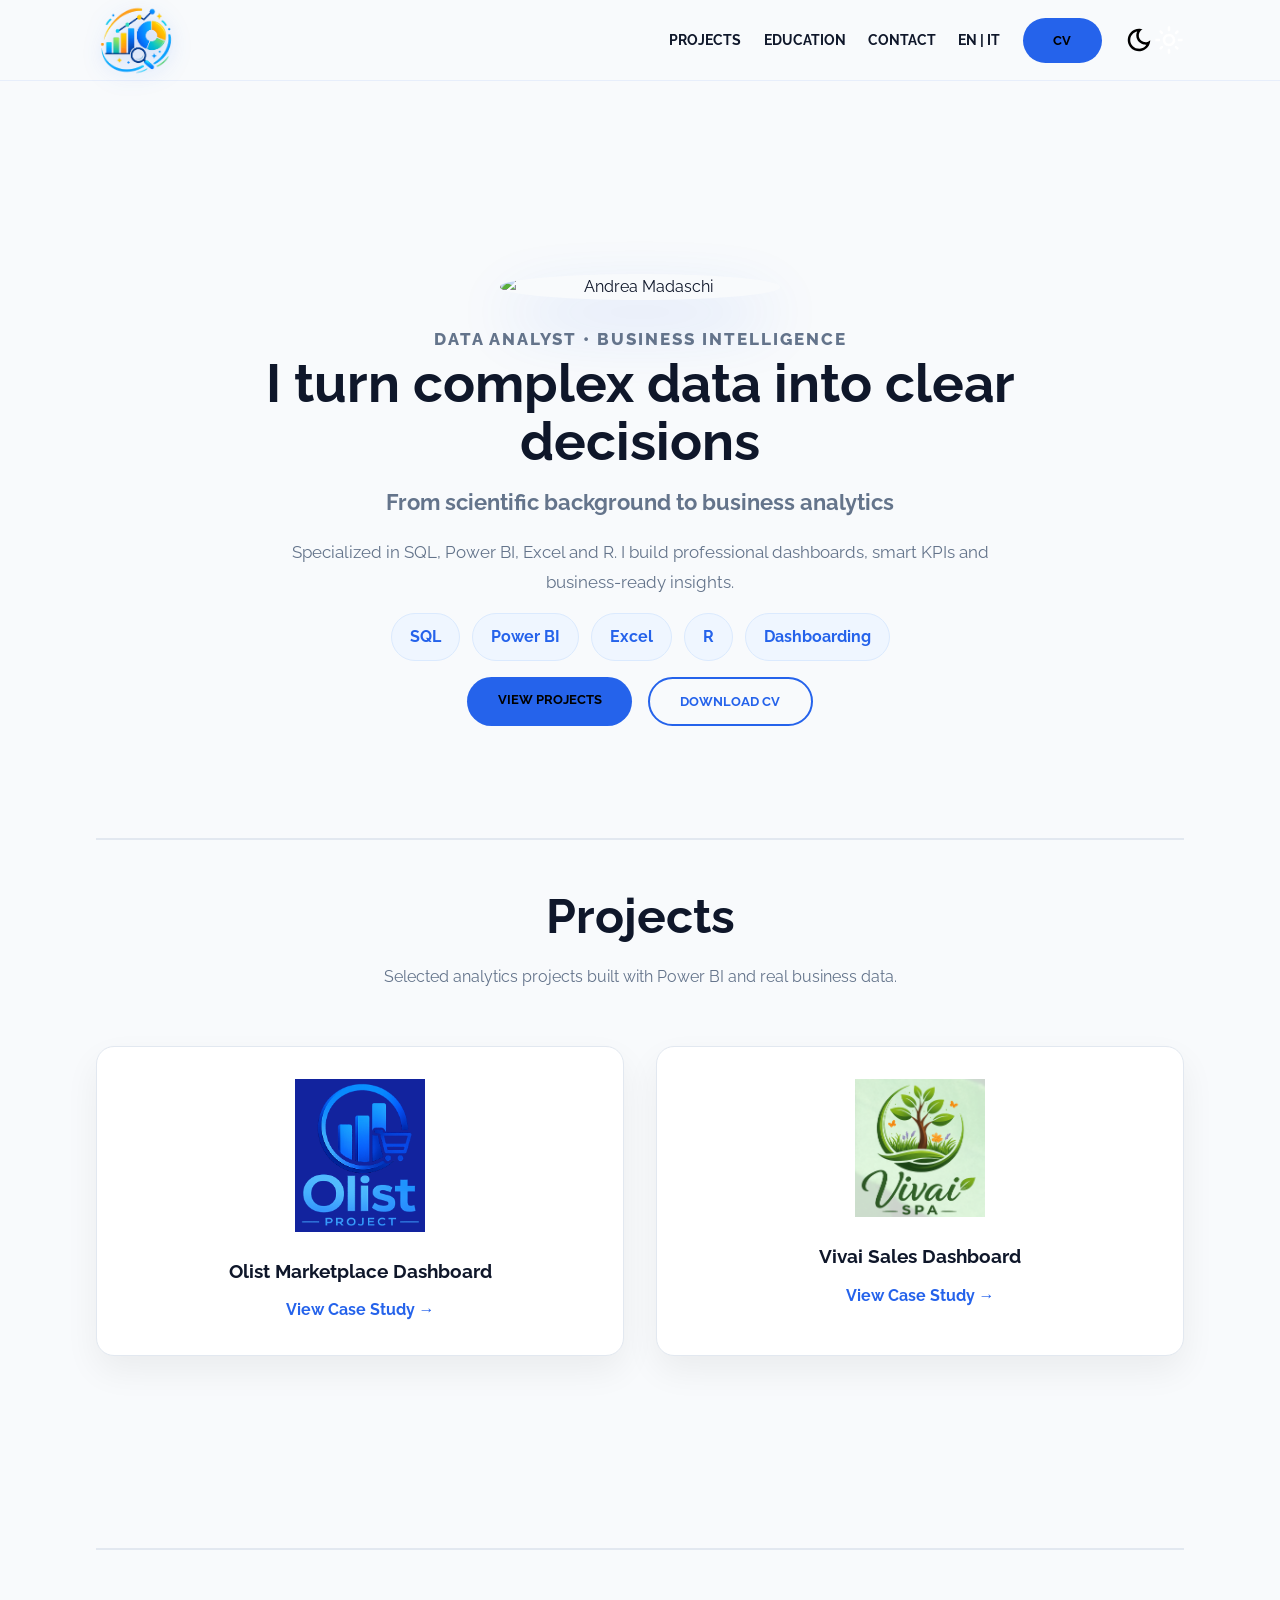
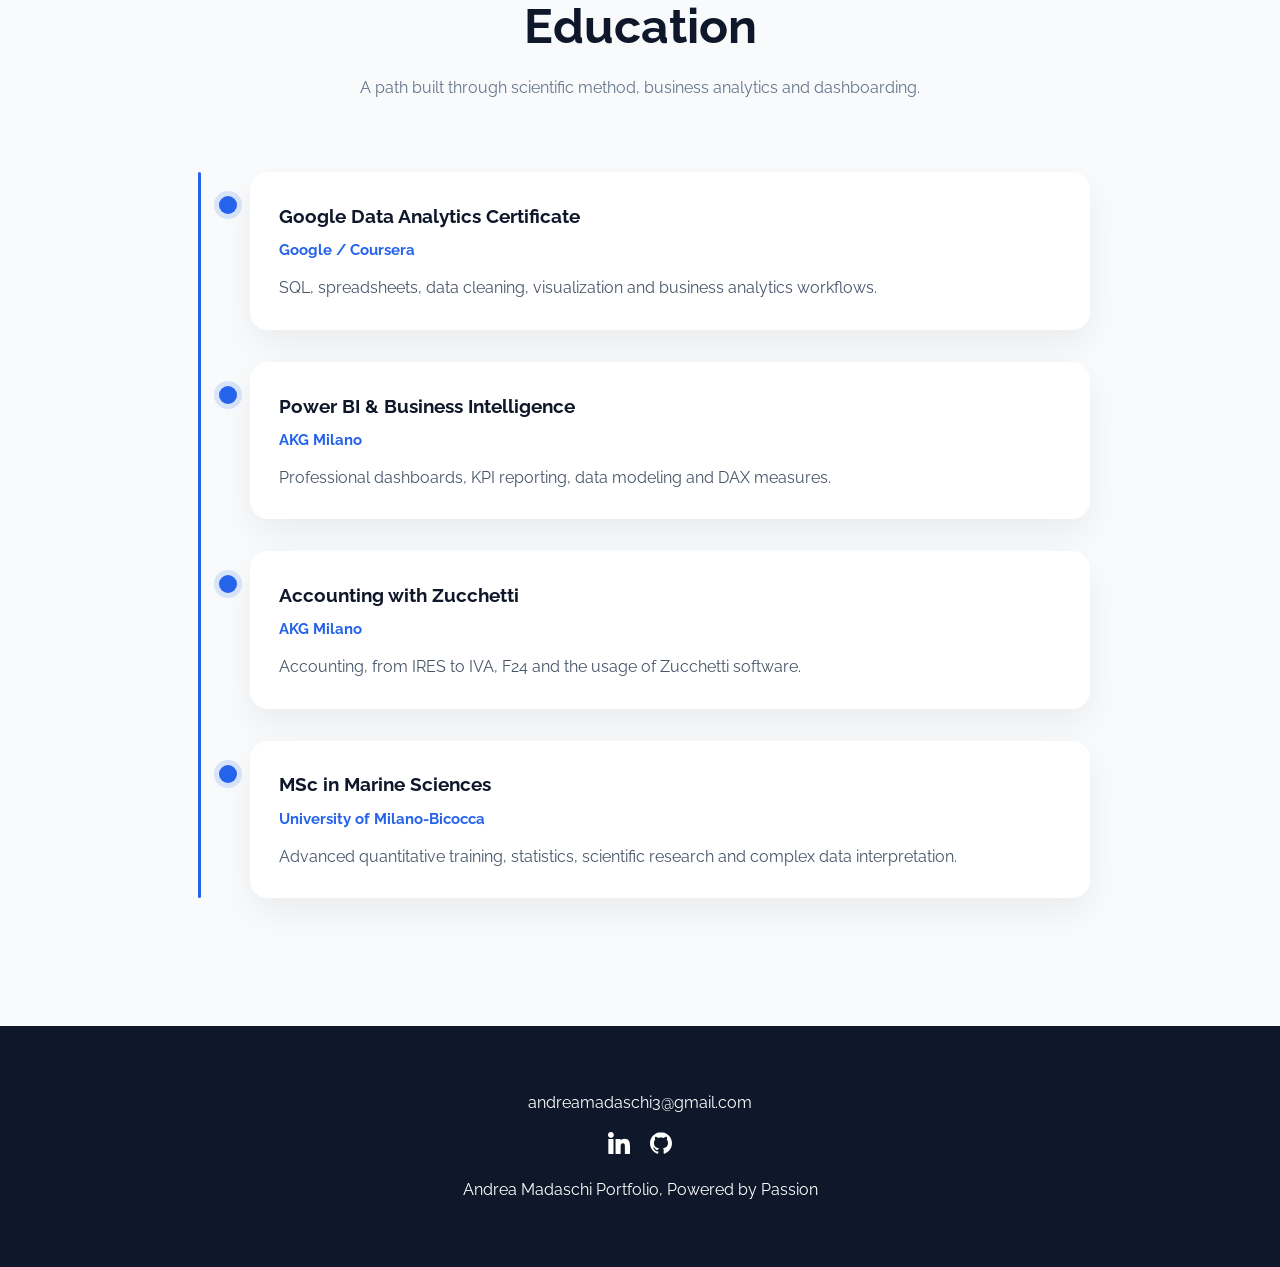
==== commit acc39351: "Update index.html" ====
--- a/index.html
+++ b/index.html
@@ -225,7 +225,7 @@
 
 </div>
 
-<p>© Andrea Madaschi</p>
+<p>Andrea Madaschi Portfolio, Powered by Passion</p>
 
 </div>
 
--- a/css/style.css
+++ b/css/style.css
@@ -534,3 +534,36 @@
 }
 
 }
+/* ===================================
+POWER BI EMBED
+=================================== */
+
+.powerbi-section{
+margin-top:4rem;
+margin-bottom:4rem;
+}
+
+.powerbi-container{
+position:relative;
+width:100%;
+padding-top:56%;
+overflow:hidden;
+border-radius:24px;
+background:#0f172a;
+box-shadow:0 25px 60px rgba(0,0,0,0.18);
+}
+
+.powerbi-container iframe{
+position:absolute;
+top:0;
+left:0;
+width:100%;
+height:100%;
+border:none;
+}
+
+/* DARK MODE */
+
+[data-theme="dark"] .powerbi-container{
+box-shadow:0 25px 60px rgba(0,0,0,0.45);
+}
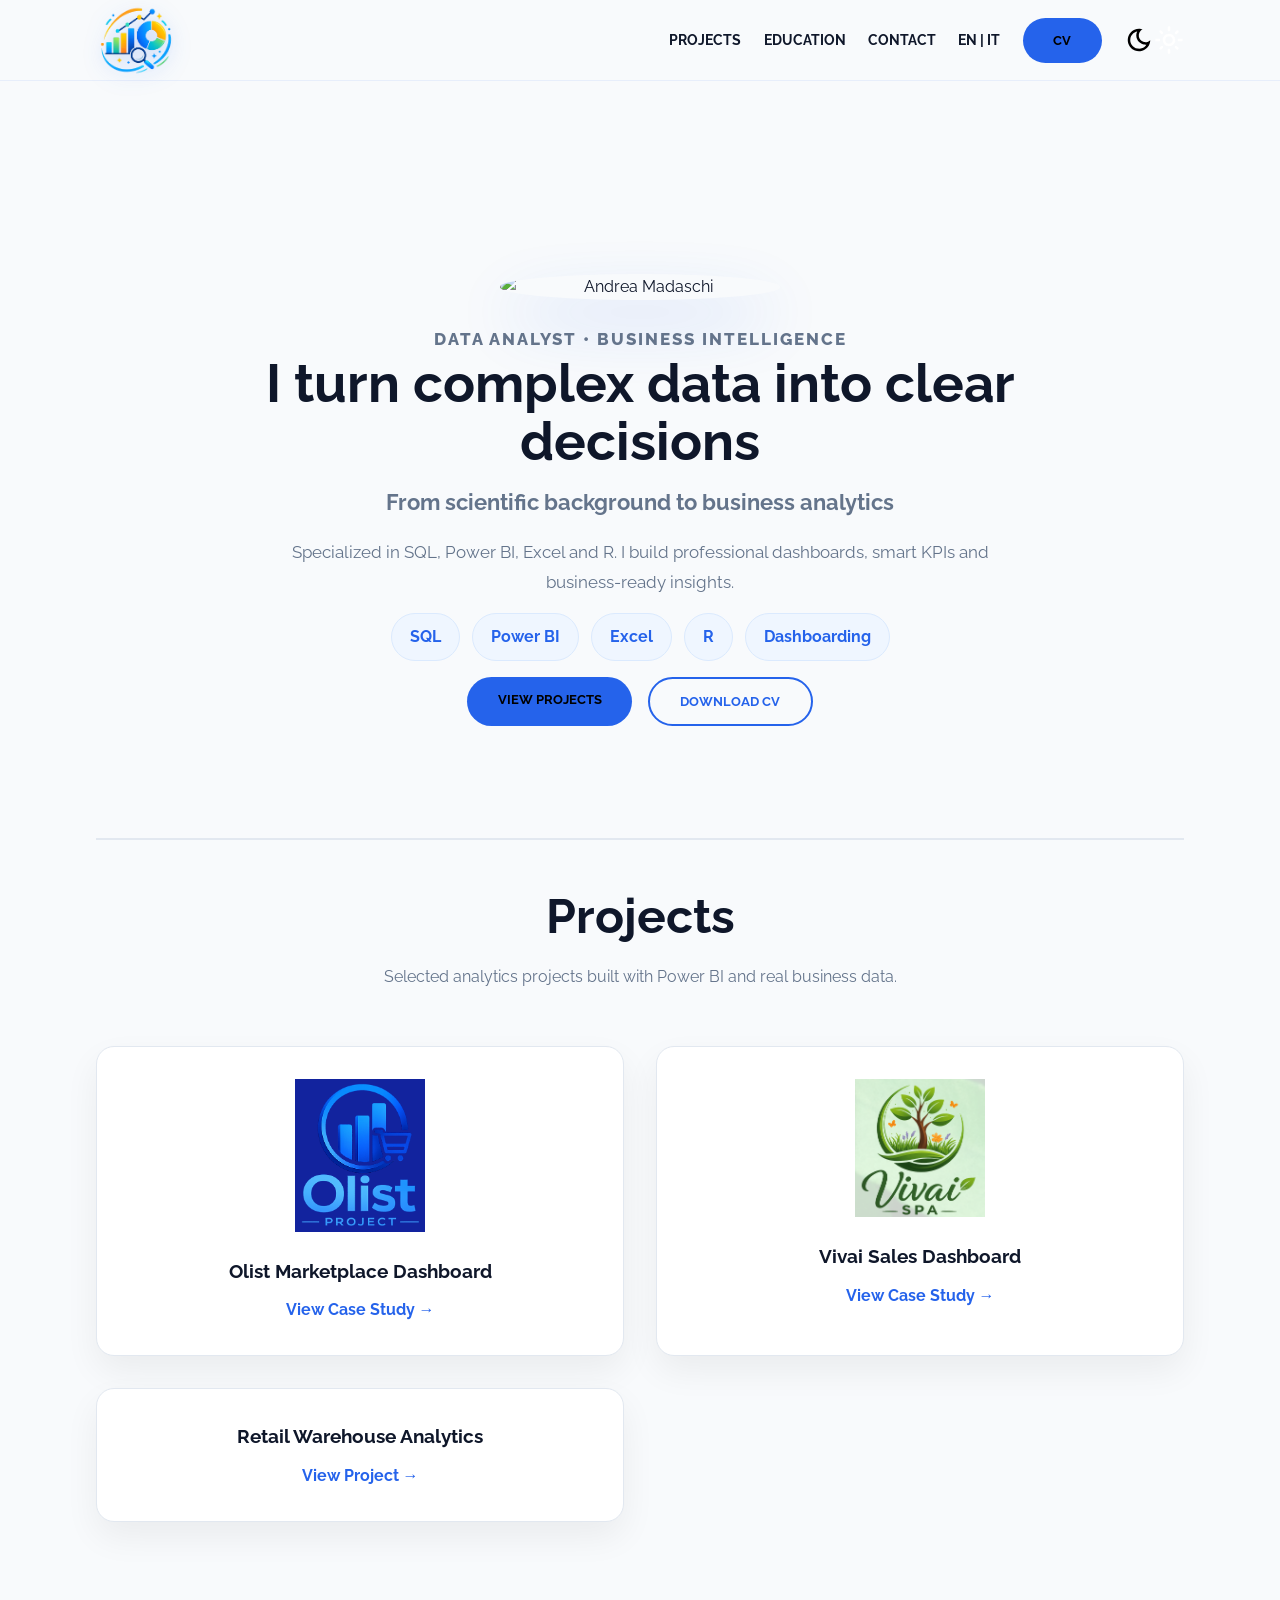
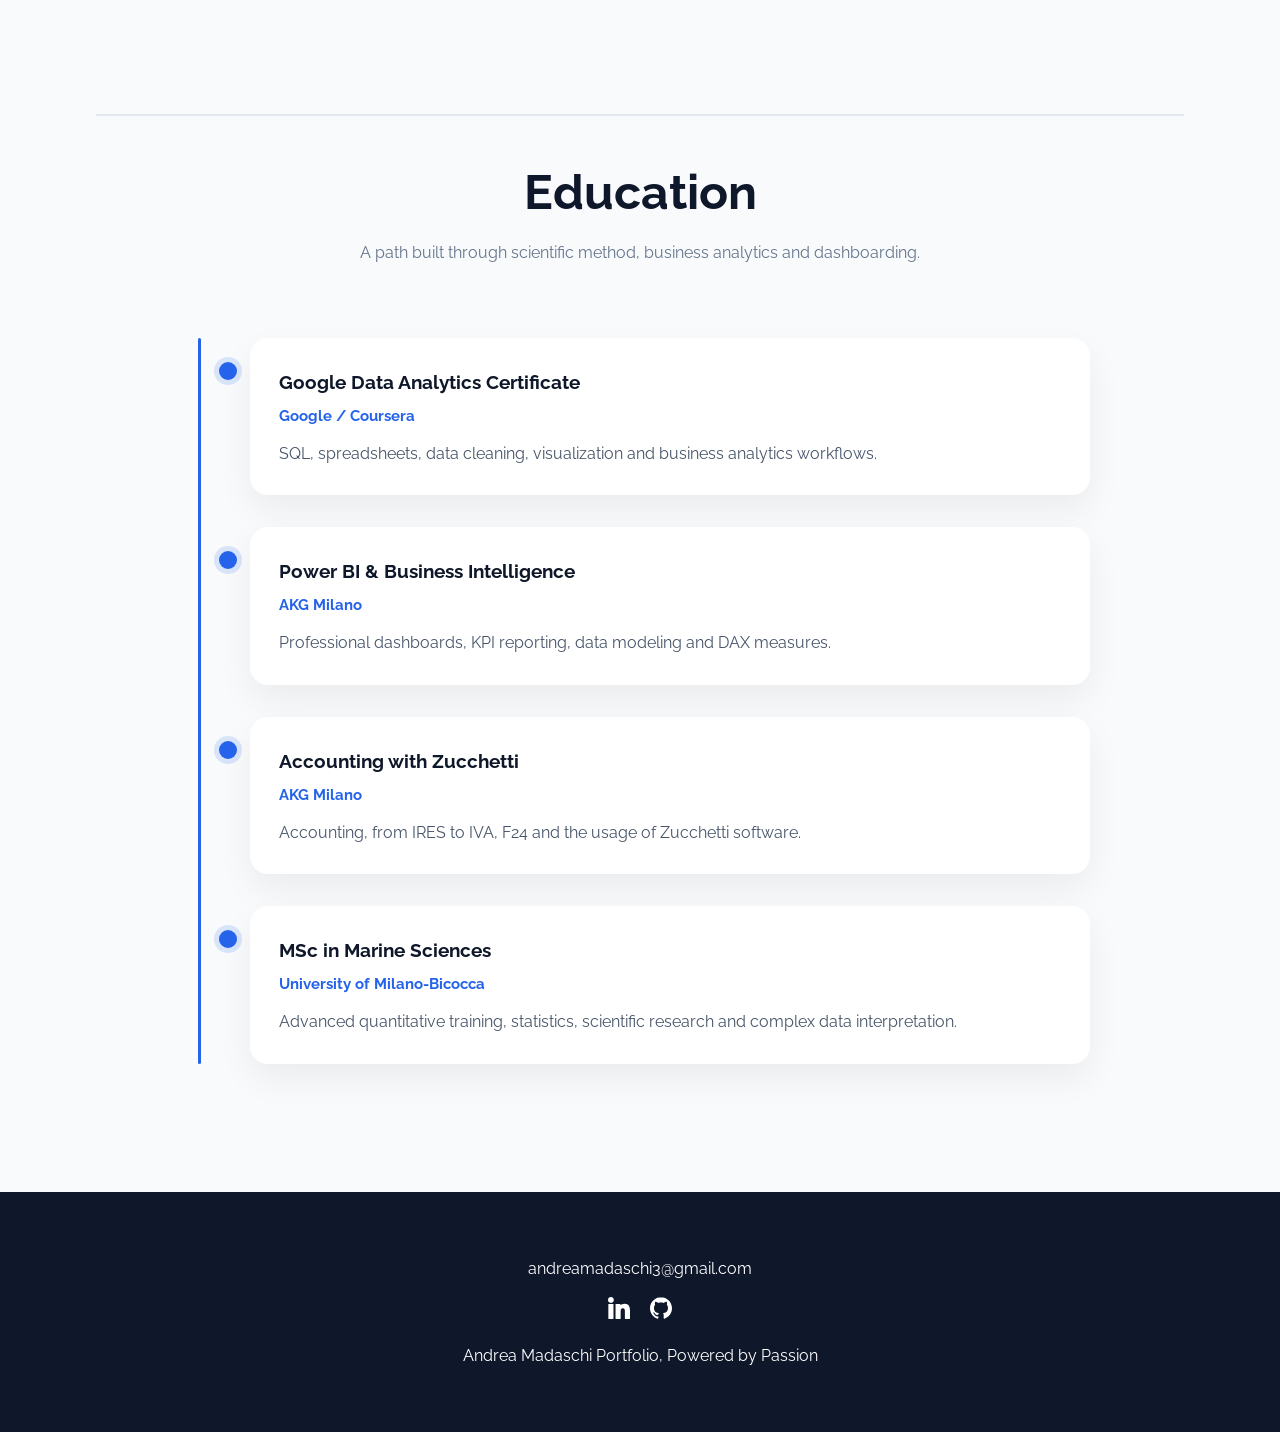
==== commit af4cf42c: "Add Retail Warehouse Analytics project link" ====
--- a/index.html
+++ b/index.html
@@ -136,6 +136,11 @@
 <p>View Case Study →</p>
 </a>
 
+<a href="retail-warehouse.html" class="project-card">
+<h3>Retail Warehouse Analytics</h3>
+<p>View Project →</p>
+</a>
+
 </div>
 
 </section>
--- a/css/style.css
+++ b/css/style.css
@@ -567,3 +567,318 @@
 [data-theme="dark"] .powerbi-container{
 box-shadow:0 25px 60px rgba(0,0,0,0.45);
 }
+/* ===================================
+PROJECT PAGES
+=================================== */
+
+.project-page {
+  padding-top: 220px;
+  padding-bottom: 80px;
+}
+
+.project-hero{
+text-align:center;
+margin-top:80px;
+margin-bottom:5rem;
+}
+
+.project-hero h1{
+font-size:3rem;
+line-height:1.1;
+margin-bottom:0.9rem;
+
+position:relative;
+z-index:1000;
+}
+
+.project-hero h2 {
+  font-size: 1.35rem;
+  color: var(--text-light);
+  margin-bottom: 1rem;
+  font-weight: 600;
+}
+
+.project-description {
+  max-width: 760px;
+  margin: 0 auto;
+  font-size: 1.05rem;
+  line-height: 1.8;
+  color: var(--text-light);
+}
+
+.project-section {
+  margin-top: 4.5rem;
+}
+
+.project-section-title {
+  font-size: 2rem;
+  text-align: center;
+  margin-bottom: 1.5rem;
+}
+
+.keyword-container {
+  display: flex;
+  justify-content: center;
+  flex-wrap: wrap;
+  gap: 12px;
+  margin-top: 1.8rem;
+}
+
+.keyword {
+  padding: 10px 18px;
+  border-radius: 999px;
+  background: #eff6ff;
+  color: var(--primary-color);
+  font-weight: 700;
+  border: 1px solid #dbeafe;
+}
+
+[data-theme="dark"] .keyword {
+  background: #0f172a;
+  border: 1px solid #1e293b;
+  color: #60a5fa;
+}
+
+.question-grid {
+  display: grid;
+  grid-template-columns: repeat(2, 1fr);
+  gap: 1.25rem;
+  margin-top: 2rem;
+}
+
+.question-card {
+  background: var(--card-bg);
+  padding: 1.5rem;
+  border-radius: 18px;
+  border: 1px solid var(--border-light);
+  box-shadow: var(--shadow);
+}
+
+.question-card h3 {
+  font-size: 1.1rem;
+  margin-bottom: 0.8rem;
+}
+
+.question-card p {
+  color: var(--text-light);
+  line-height: 1.7;
+}
+
+.reference-box {
+  background: var(--card-bg);
+  padding: 2rem;
+  border-radius: 18px;
+  border: 1px solid var(--border-light);
+  box-shadow: var(--shadow);
+  text-align: center;
+  max-width: 760px;
+  margin: 0 auto;
+}
+
+.reference-box p {
+  color: var(--text-light);
+  margin-bottom: 1.25rem;
+  line-height: 1.7;
+}
+
+.result-grid {
+  display: grid;
+  grid-template-columns: repeat(3, 1fr);
+  gap: 1.25rem;
+  margin-top: 2rem;
+}
+
+.result-card {
+  background: var(--card-bg);
+  padding: 2rem;
+  border-radius: 18px;
+  border: 1px solid var(--border-light);
+  box-shadow: var(--shadow);
+  text-align: center;
+}
+
+.result-card h3 {
+  font-size: 2rem;
+  color: var(--primary-color);
+  margin-bottom: 0.4rem;
+}
+
+.result-card p {
+  color: var(--text-light);
+  font-weight: 600;
+}
+
+.screenshot-grid{
+display:grid;
+grid-template-columns:repeat(auto-fit,minmax(280px,1fr));
+gap:1.5rem;
+max-width:1000px;
+margin:2rem auto 0;
+}
+
+.screenshot-card {
+  background: var(--card-bg);
+  padding: 1rem;
+  border-radius: 18px;
+  border: 1px solid var(--border-light);
+  box-shadow: var(--shadow);
+}
+
+.screenshot-card img{
+width:100%;
+height:180px;
+object-fit:cover;
+border-radius:12px;
+}
+
+.screenshot-card{
+cursor:pointer;
+overflow:hidden;
+}
+
+.screenshot-card:hover{
+transform:translateY(-5px);
+transition:0.3s;
+}
+
+.screenshot-card p {
+  margin-top: 1rem;
+  color: var(--text-light);
+  text-align: center;
+  line-height: 1.6;
+}
+
+/* ===================================
+HOBBY PAGE
+=================================== */
+
+.hobby-page {
+  padding-top: 140px;
+  padding-bottom: 80px;
+}
+
+.hobby-stack {
+  display: flex;
+  flex-direction: column;
+  gap: 2rem;
+  margin-top: 3rem;
+}
+
+.hobby-card {
+  display: grid;
+  grid-template-columns: 1fr 1fr;
+  gap: 2rem;
+  align-items: center;
+  background: var(--card-bg);
+  padding: 2rem;
+  border-radius: 24px;
+  border: 1px solid var(--border-light);
+  box-shadow: var(--shadow);
+}
+
+.hobby-media {
+  display: grid;
+  grid-template-columns: repeat(2, 1fr);
+  gap: 1rem;
+}
+
+.hobby-media img {
+  width: 100%;
+  border-radius: 16px;
+  object-fit: cover;
+}
+
+.hobby-content h2 {
+  font-size: 2rem;
+  margin-bottom: 0.5rem;
+}
+
+.hobby-content h3 {
+  font-size: 1.1rem;
+  color: var(--primary-color);
+  margin-bottom: 1rem;
+}
+
+.hobby-content p {
+  color: var(--text-light);
+  line-height: 1.8;
+  margin-bottom: 1.5rem;
+}
+
+.hobby-links {
+  display: flex;
+  flex-wrap: wrap;
+  gap: 0.75rem;
+}
+
+[data-theme="dark"] .question-card,
+[data-theme="dark"] .reference-box,
+[data-theme="dark"] .result-card,
+[data-theme="dark"] .screenshot-card,
+[data-theme="dark"] .hobby-card {
+  background: #0f172a;
+}
+
+/* Mobile */
+@media (max-width: 900px) {
+  .question-grid,
+  .result-grid,
+  .screenshot-grid,
+  .hobby-card {
+    grid-template-columns: 1fr;
+  }
+
+  .project-hero h1 {
+    font-size: 2.2rem;
+  }
+
+  .project-section-title {
+    font-size: 1.7rem;
+  }
+}
+.resource-grid{
+display:grid;
+grid-template-columns:repeat(2,1fr);
+gap:2rem;
+margin-top:2rem;
+}
+
+.resource-card{
+background:#0f172a;
+padding:2rem;
+border-radius:20px;
+text-align:center;
+box-shadow:var(--shadow);
+}
+
+.resource-card h3{
+margin-bottom:1rem;
+}
+
+.resource-card p{
+margin-bottom:1.5rem;
+line-height:1.8;
+}
+
+@media(max-width:768px){
+
+.resource-grid{
+grid-template-columns:1fr;
+}
+
+}
+
+.notebook-container {
+    width: 100%;
+    margin-top: 30px;
+    overflow: hidden;
+    border-radius: 8px;
+    background: white;
+}
+
+.notebook-container iframe {
+    width: 100%;
+    min-height: 1000px;
+    border: none;
+    display: block;
+}
